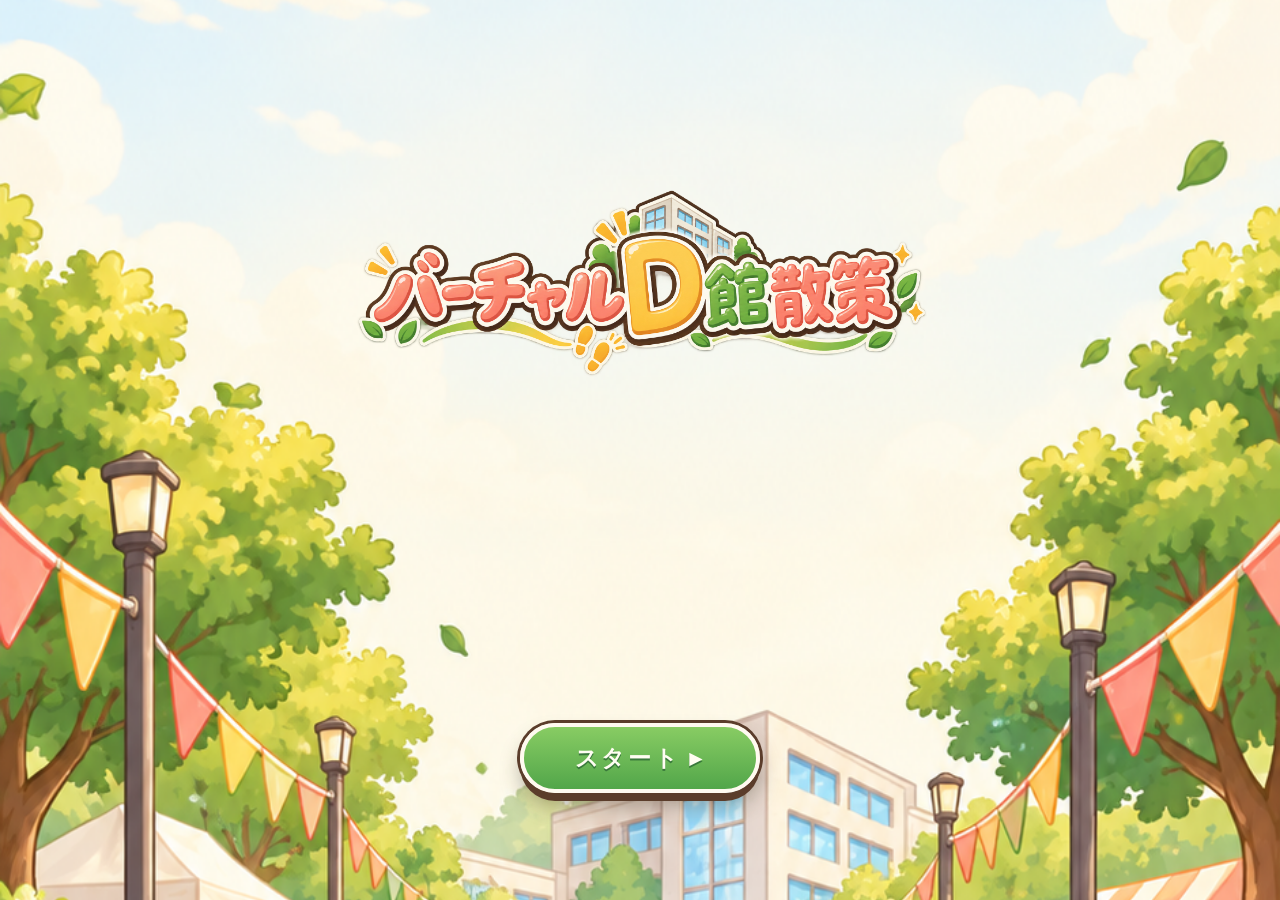
==== Prototype/index.html @ a25c83e0 "Add files via upload" ====
<!doctype html>
<html lang="ja">
<head>
  <meta charset="utf-8">
  <meta name="viewport" content="width=device-width, initial-scale=1, viewport-fit=cover">
  <meta name="theme-color" content="#101b33">
  <title>怪盗からの挑戦状 ―バーチャルD館盗難事件―</title>
  <style>
    :root { color-scheme: dark; font-family: "Hiragino Kaku Gothic ProN", "Yu Gothic", system-ui, sans-serif; }
    * { box-sizing: border-box; }
    body { margin: 0; min-height: 100dvh; color: #f9f4e8; background: radial-gradient(circle at 78% 5%, #334664 0, transparent 34%), linear-gradient(155deg, #101b33, #16233b 52%, #0c1427); }
    button, a { font: inherit; }
    button { cursor: pointer; }
    .shell { width: min(100%, 620px); min-height: 100dvh; margin: auto; display: flex; flex-direction: column; padding: max(18px, env(safe-area-inset-top)) 18px max(24px, env(safe-area-inset-bottom)); }
    .topbar { display: flex; align-items: center; gap: 10px; }
    .brand { flex: 1; min-width: 0; font-size: .8rem; letter-spacing: .12em; font-weight: 800; color: #e7ca87; }
    .icon-button { border: 1px solid #72819a; color: #fff4d6; background: #233552; border-radius: 14px; min-height: 42px; padding: 7px 12px; white-space: nowrap; }
    .progress { margin: 15px 0 9px; display: flex; align-items: center; gap: 10px; color: #cbd5e7; font-size: .81rem; }
    .progress-track { height: 6px; border-radius: 999px; flex: 1; background: #52617a; overflow: hidden; }
    .progress-fill { height: 100%; background: linear-gradient(90deg, #d9aa56, #ffdf8d); transition: width .2s; }
    .scene { flex: 1; display: flex; flex-direction: column; justify-content: center; padding: 20px 0; }
    .eyebrow { color: #f2c76f; font-size: .76rem; font-weight: 800; letter-spacing: .16em; margin: 0 0 10px; }
    h1, h2, p { margin-top: 0; }
    h1 { font-size: clamp(2rem, 8vw, 3.2rem); line-height: 1.22; letter-spacing: .02em; margin-bottom: 14px; }
    h2 { font-size: 1.55rem; line-height: 1.36; margin-bottom: 14px; }
    p { line-height: 1.75; }
    .lead { color: #d7e0ee; font-size: 1rem; }
    .card { position: relative; background: linear-gradient(145deg, rgba(44,61,91,.97), rgba(26,39,64,.98)); border: 1px solid #8290a5; border-radius: 23px; padding: 22px; box-shadow: 0 18px 35px #050d1a99; }
    .card + .card { margin-top: 13px; }
    .card p:last-child { margin-bottom: 0; }
    .character { min-height: 205px; display: flex; align-items: flex-end; justify-content: center; margin: 0 0 -20px; overflow: hidden; }
    .character img { max-width: 69%; max-height: 260px; object-fit: contain; filter: drop-shadow(0 12px 12px #060c19); }
    .is-novel { background: #0b1722; }
    .is-novel .shell { width: 100%; padding: 0; }
    .is-novel .topbar, .is-novel .progress, .is-novel .footer { display: none; }
    .is-novel .scene { width: min(100%, 620px); min-height: 100dvh; margin: auto; padding: 0; }
    .story-dialogue { position: relative; isolation: isolate; width: 100%; min-height: 100dvh; overflow: hidden; background: linear-gradient(180deg, #122c3d52, #0b192a94), url("../Assets/ui/opening-campus-background.png") center / cover no-repeat; }
    .story-dialogue::before { content: ""; position: absolute; z-index: 1; inset: 0; background: linear-gradient(180deg, #06162420 0%, #07152300 39%, #0914217d 64%, #07101cf2 100%); pointer-events: none; }
    .story-dialogue::after { content: ""; position: absolute; z-index: 2; top: 0; left: 0; width: 100%; height: 5px; background: linear-gradient(90deg, #b98845, #f2d69b 43%, #81633f); box-shadow: 0 2px 12px #07101c91; }
    .story-portrait { position: absolute; z-index: 0; inset: 0; display: flex; justify-content: center; align-items: flex-start; pointer-events: none; }
    .story-portrait img { display: block; width: auto; max-width: none; height: clamp(1000px, 128dvh, 1250px); margin-top: clamp(20px, 5dvh, 52px); filter: drop-shadow(0 16px 20px #07101cba); transition: filter .25s ease, opacity .25s ease; }
    .story-dialogue.is-player-speaking .story-portrait img { filter: brightness(.48) saturate(.7) drop-shadow(0 16px 20px #07101cba); opacity: .82; }
    .story-dialogue.is-suspect .story-portrait img { transform: translateX(-11%); filter: brightness(.63) saturate(.68) drop-shadow(0 16px 20px #07101cba); }
    .suspect-vision { position: absolute; z-index: 2; top: 9%; right: -18%; width: 74%; height: 64%; display: flex; justify-content: center; pointer-events: none; background: radial-gradient(ellipse at 46% 42%, #9e7dcf75 0, #6550925c 27%, transparent 69%); }
    .suspect-vision img { width: auto; height: 100%; opacity: .82; filter: brightness(0) saturate(100%) invert(25%) sepia(19%) saturate(1500%) hue-rotate(219deg) brightness(92%) drop-shadow(0 0 11px #c5a9f0); }
    .story-dialogue .story-eyebrow { position: absolute; z-index: 2; top: max(25px, env(safe-area-inset-top)); left: 23px; margin: 0; color: #ffe3a5; font-size: .69rem; letter-spacing: .17em; text-shadow: 0 2px 8px #061322; }
    .story-dialogue .story-card { position: absolute; z-index: 3; right: 0; bottom: max(24px, env(safe-area-inset-bottom)); left: 0; padding: 20px clamp(24px, 6vw, 40px) 12px; }
    .story-dialogue .story-card .speaker { display: inline-block; margin: 0 0 14px; padding: 0 0 7px; border-bottom: 2px solid #e4bb74; border-radius: 0; background: transparent; color: #ffe2a7; font-size: .9rem; letter-spacing: .18em; text-shadow: 0 2px 7px #030c13; }
    .story-dialogue .story-card .dialogue { min-height: 0; margin-bottom: 0; color: #fffaf0; font-size: clamp(1.08rem, 4.5vw, 1.28rem); font-weight: 700; line-height: 1.7; letter-spacing: .015em; text-shadow: 0 2px 7px #020a11, 0 0 12px #071521; }
    .story-dialogue .story-card .actions { display: flex; justify-content: flex-end; gap: 12px; margin-top: 12px; }
    .story-dialogue .story-card .primary { min-height: 44px; padding: 8px 4px 8px 12px; border: 0; border-radius: 0; background: transparent; box-shadow: none; color: #f9df9e; font-size: .88rem; letter-spacing: .13em; text-shadow: 0 2px 7px #040d16; }
    .story-dialogue .story-card .primary::after { content: "◆"; display: inline-block; margin-left: .85em; font-size: .7em; vertical-align: .13em; animation: story-cue 1.5s ease-in-out infinite; }
    .story-dialogue .story-card .primary:active { transform: none; box-shadow: none; color: #fff; }
    .story-dialogue.is-choice .story-card .actions { display: grid; grid-template-columns: 1fr 1fr; gap: 9px; }
    .story-dialogue.is-choice .story-card .primary, .story-dialogue.is-choice .story-card .secondary { min-height: 52px; padding: 9px 8px; border: 1px solid #d8b778c9; border-radius: 8px; background: #162a3fd6; box-shadow: 0 5px 16px #020b1599; color: #ffebbe; font-size: .88rem; letter-spacing: .02em; text-shadow: none; }
    .story-dialogue.is-choice .story-card .primary::after { content: none; }
    .story-dialogue.is-choice .story-card .secondary { border-color: #9cabb3a3; background: #112235c4; color: #e0e7e8; }
    .story-dialogue.is-handoff .story-portrait img { filter: brightness(.38) saturate(.65) drop-shadow(0 16px 20px #07101cba); opacity: .72; }
    .handoff-art { position: absolute; z-index: 2; top: 10%; left: 50%; width: min(78%, 380px); height: 57%; transform: translateX(-50%); object-fit: contain; filter: drop-shadow(0 18px 22px #020916d9) drop-shadow(0 0 24px #e8b8588c); pointer-events: none; }
    @keyframes story-cue { 50% { opacity: .35; transform: translateY(3px); } }
    @media (max-height: 700px) { .story-portrait img { margin-top: 20px; } .story-dialogue .story-card { padding-top: 12px; } .story-dialogue .story-card .dialogue { font-size: 1rem; line-height: 1.55; } }
    @media (prefers-reduced-motion: reduce) { .story-dialogue .story-card .primary::after { animation: none; } }
    .speaker { display: inline-block; color: #152033; background: #ffda8b; font-weight: 900; border-radius: 999px; padding: 4px 14px; margin-bottom: 12px; }
    .dialogue { font-size: 1.12rem; font-weight: 700; min-height: 95px; }
    .actions { display: grid; gap: 11px; margin-top: 19px; }
    .primary, .secondary { border-radius: 15px; min-height: 54px; padding: 12px 16px; text-align: center; text-decoration: none; font-weight: 900; }
    .primary { border: 1px solid #fff0bc; background: linear-gradient(180deg, #ffe39a, #e9b957); color: #182336; box-shadow: 0 5px 0 #a07632; }
    .primary:active { transform: translateY(4px); box-shadow: 0 1px 0 #a07632; }
    .secondary { color: #fff2d5; background: #243854; border: 1px solid #9daac2; }
    .primary:focus-visible, .secondary:focus-visible, .icon-button:focus-visible { outline: 3px solid #fff; outline-offset: 3px; }
    .small { font-size: .83rem; color: #bac9da; }
    .signal { color: #f6ce77; font-weight: 800; }
    .error { color: #ffb2a6; font-family: ui-monospace, monospace; font-size: .92rem; border-left: 3px solid #ff8e79; padding-left: 13px; }
    .chapter { color: #9fb4d0; font-weight: 700; margin-bottom: 5px; }
    .grid { display: grid; gap: 13px; }
    .mission { display: grid; grid-template-columns: 65px 1fr; gap: 13px; align-items: center; }
    .mission img { width: 65px; height: 65px; object-fit: contain; }
    .mission h3 { margin: 0 0 4px; font-size: 1.05rem; }
    .mission p { margin: 0; font-size: .84rem; color: #cfdaea; }
    .mission .actions { grid-column: 1 / -1; margin-top: 0; }
    .badge { display: inline-block; background: #d8b66f; color: #182338; font-size: .75rem; font-weight: 900; padding: 4px 9px; border-radius: 999px; margin-top: 7px; }
    .letter { border: 1px dashed #d5ba85; background: #eee0bf; color: #34291f; border-radius: 15px; padding: 17px; }
    .letter p { margin-bottom: 0; }
    .letter h3 { margin: 0 0 8px; }
    .modal { position: fixed; inset: 0; background: #030816cf; display: grid; place-items: center; padding: 18px; z-index: 10; }
    .modal[hidden] { display: none; }
    .modal-panel { width: min(100%, 580px); max-height: 85dvh; overflow: auto; background: #233653; border: 1px solid #d9b770; border-radius: 22px; padding: 22px; }
    .bag-row { display: flex; gap: 11px; align-items: center; padding: 10px 0; border-bottom: 1px solid #677b96; }
    .bag-row img { width: 55px; height: 55px; object-fit: contain; }
    .bag-row p { margin: 0; }
    .modal .actions { margin-top: 20px; }
    .footer { text-align: center; color: #91a4bd; font-size: .72rem; padding: 12px 0 0; }
    body.is-opening { background: #e9f5fb url("../Assets/ui/opening-campus-background.png") center center / cover no-repeat; }
    .is-opening .shell { width: 100%; padding: 0; }
    .is-opening .topbar, .is-opening .progress, .is-opening .footer { display: none; }
    .is-opening .scene { width: min(100%, 620px); margin: 0 auto; padding: 0; }
    .opening-layout { min-height: 100dvh; display: flex; flex-direction: column; align-items: center; padding: max(30px, env(safe-area-inset-top)) 16px max(26px, env(safe-area-inset-bottom)); }
    .opening-logo { display: block; width: 100%; height: auto; margin-top: clamp(75px, 17dvh, 180px); }
    .opening-actions { margin-top: auto; margin-bottom: clamp(54px, 9dvh, 110px); }
    .opening-start-button { min-width: 240px; min-height: 70px; padding: 12px 27px; border: 4px solid #fffaf0; border-radius: 999px; background: linear-gradient(180deg, #88cc63, #52a64a); color: #fffdf2; font-size: 1.45rem; font-weight: 900; letter-spacing: .12em; text-shadow: 0 2px 0 #39783b; box-shadow: 0 0 0 3px #5b3d2b, 0 8px 0 #5b3d2b, 0 13px 20px #3e38245c; transition: transform .12s, box-shadow .12s; }
    .opening-start-button span { display: inline-block; margin-left: .5em; font-size: .75em; vertical-align: .06em; }
    .opening-start-button:active { transform: translateY(6px); box-shadow: 0 0 0 3px #5b3d2b, 0 2px 0 #5b3d2b, 0 5px 10px #3e38245c; }
    .opening-start-button:focus-visible { outline: 3px solid #235c3b; outline-offset: 8px; }
    @media (min-width: 560px) { .grid.two { grid-template-columns: 1fr 1fr; } }
  </style>
</head>
<body>
  <div class="shell">
    <header class="topbar">
      <div class="brand">MET / D館消失事件</div>
      <button id="bagButton" class="icon-button" type="button" hidden>調査バッグ</button>
      <button id="resetButton" class="icon-button" type="button">最初から</button>
    </header>
    <div class="progress"><span id="progressText">事件発生前</span><div class="progress-track"><div id="progressFill" class="progress-fill"></div></div></div>
    <main id="scene" class="scene" aria-live="polite"></main>
    <footer class="footer">9月21日フィードバック用試作 · 現地ARと3D記録はスキップ可能</footer>
  </div>
  <div class="modal" id="modal" hidden><div class="modal-panel" id="modalPanel"></div></div>
  <script>
    const scene = document.getElementById("scene");
    const modal = document.getElementById("modal");
    const modalPanel = document.getElementById("modalPanel");
    const bagButton = document.getElementById("bagButton");
    const progressText = document.getElementById("progressText");
    const progressFill = document.getElementById("progressFill");
    const K = "d-case-";
    const get = key => { try { return localStorage.getItem(key); } catch { return null; } };
    const put = (key, value) => { try { localStorage.setItem(key, value); } catch { /* Private mode may refuse persistence. */ } };
    const yes = key => get(key) === "true";
    const mark = key => put(key, "true");
    const before = [
      ["システム", "エラー。四つのオブジェクトデータが見つかりません。"],
      ["あなた", "え？　なんだ、これ？"],
      ["探偵", "その画面、少し見せてもらえるか？"],
      ["あなた", "え？　あなたは誰ですか？"],
      ["探偵", "俺は、METに所属している探偵だ。仲間から『バーチャルD館で遊ぼう』のデータに異常が起きたと連絡を受けて、駆けつけた。"],
      ["探偵", "……なんだと。四つのオブジェクトデータが盗まれている。"],
      ["あなた", "何か心当たりがあるんですか？"],
      ["探偵", "ああ。前にも、盗んだ物を人質にして、俺にゲームを仕掛けてきた怪盗がいる。"],
      ["探偵", "もしかしたら、あいつかもな。"],
      ["探偵", "もしあいつの仕業なら、今回もゲームに勝たなければ取り返せないだろう。"],
      ["探偵", "俺一人では大学中を探せない。力を貸してくれないか？"]
    ];
    const after = [
      ["あなた", "協力します。"],
      ["探偵", "助かるよ。"],
      ["探偵", "盗難された4つのうち、2つはD館を調べれば分かりそうだ。残りの2つは俺が別の場所を探す。"],
      ["探偵", "君はD館のオブジェを五つ調べて、盗まれた二つを特定してくれ。"],
      ["探偵", "離れている間は、これを受け取ってくれ。何か分かったら、この端末で連絡してほしい。"],
      ["システム", "探偵から通信端末を受け取った。調査バッグから確認できる。"]
    ];
    const portrait = { "探偵": "../Assets/characters/detective-front-3x4.png", "怪盗": "../Assets/characters/phantom-thief-front-3x4.png" };
    const safe = text => String(text).replace(/[&<>\"]/g, ch => ({"&":"&amp;","<":"&lt;",">":"&gt;",'"':"&quot;"})[ch]);
    const button = (label, action, type = "primary") => `<button type="button" class="${type}" data-action="${action}">${label}</button>`;

    function progress() {
      const amount = (yes("d-building-investigation-complete") ? 1 : 0) + (yes("b-center-ar-success") ? 1 : 0) + (yes("g-object-ar-success") ? 1 : 0) + (yes("d-final-sorting-success") ? 1 : 0);
      progressText.textContent = `ゲーム ${amount}/4`;
      progressFill.style.width = `${amount * 25}%`;
      bagButton.hidden = !yes(K + "intro-done");
    }

    function renderDialogue([speaker, line], action, label = "次へ", showDetective = true, showSuspect = false) {
      if (speaker === "システム") {
        scene.innerHTML = `<p class="eyebrow">THE MISSING OBJECTS / STORY</p><div class="card"><span class="speaker">${speaker}</span><p class="dialogue">${safe(line)}</p><div class="actions">${button(label, action)}</div></div>`;
        return;
      }
      scene.innerHTML = `<div class="story-dialogue${speaker === "あなた" && showDetective ? " is-player-speaking" : ""}${showSuspect ? " is-suspect" : ""}"><p class="eyebrow story-eyebrow">CASE 01 / D館データ異常</p>${showDetective ? `<div class="story-portrait"><img src="${portrait["探偵"]}" alt="探偵"></div>` : ""}${showSuspect ? `<div class="suspect-vision" aria-hidden="true"><img src="../Assets/characters/phantom-thief-silhouette-left-3x4.png" alt=""></div>` : ""}<div class="story-card"><span class="speaker">${speaker}</span><p class="dialogue">${safe(line)}</p><div class="actions">${button(label, action)}</div></div></div>`;
    }

    function renderTerminalHandoff() {
      scene.innerHTML = `<div class="story-dialogue is-handoff"><p class="eyebrow story-eyebrow">CASE 01 / 通信端末</p><div class="story-portrait"><img src="${portrait["探偵"]}" alt=""></div><img class="handoff-art" src="../Assets/ui/detective-communication-terminal.png" alt="探偵から受け取った通信端末"><div class="story-card"><span class="speaker">通信端末を入手</span><p class="dialogue">探偵から通信端末を受け取った。調査バッグから確認できる。</p><div class="actions">${button("捜査開始", "after-next")}</div></div></div>`;
    }

    function renderIntro() {
      const stage = get(K + "intro-stage") || "start";
      const index = Number(get(K + "intro-index") || 0);
      if (stage === "start") {
        scene.innerHTML = `<div class="opening-layout"><img class="opening-logo" src="../Assets/ui/virtual-d-building-stroll-logo.png" alt="バーチャルD館散策"><div class="opening-actions"><button type="button" class="opening-start-button" data-action="intro-start">スタート<span aria-hidden="true">▶</span></button></div></div>`;
      } else if (stage === "before") {
        renderDialogue(before[Math.min(index, before.length - 1)], "intro-next", "次へ", index !== 1, index === 8 || index === 9);
      } else if (stage === "choice") {
      scene.innerHTML = `<div class="story-dialogue is-choice"><p class="eyebrow story-eyebrow">CASE 01 / 協力要請</p><div class="story-portrait"><img src="${portrait["探偵"]}" alt="探偵"></div><div class="story-card"><span class="speaker">探偵</span><p class="dialogue">俺一人では大学中を探せない。力を貸してくれないか？</p><div class="actions">${button("協力する", "accept")}${button("協力しない", "decline", "secondary")}</div></div></div>`;
      } else if (stage === "declined") {
        renderDialogue(["探偵", "そうか、無理にとは言わない。気が変わったら、もう一度声をかけてくれ。"], "back-choice", "もう一度話す");
      } else {
        if (index >= after.length - 1) renderTerminalHandoff();
        else renderDialogue(after[index], "after-next");
      }
    }

    function renderMap() {
      scene.innerHTML = `<p class="eyebrow">CASE 01 / D館の調査</p><h1>消えた二つを<br>見つけよう</h1><div class="card"><span class="speaker">探偵からの通信</span><p>バーチャルD館の記録と、実際のD館を見比べてくれ。五つ全部を確認して、盗まれているかどうかを報告してほしい。</p><p class="small">3D記録はまだ準備中。各地点でスキップして回答できます。</p></div><div class="actions"><a class="primary" href="./d-building-map.html">D館の調査を始める</a></div>`;
    }

    function renderMapReport() {
      scene.innerHTML = `<p class="eyebrow">CASE 02 / 発見</p><h1>怪盗の手紙が<br>二通残されていた</h1><div class="card"><span class="speaker">探偵からの通信</span><p class="dialogue">D館の五つは、全部確認できたか？</p><div class="actions">${button("はい、全部確認しました", "report-map")}${button("まだ確認する", "revisit-map", "secondary")}</div></div>`;
    }

    function renderLetters() {
      const w = yes(K + "read-w");
      const g = yes(K + "read-g");
      scene.innerHTML = `<p class="eyebrow">CASE 02 / 二通の手紙</p><h1>次の場所を<br>突き止めろ</h1><div class="card"><span class="speaker">あなた</span><p>盗まれていたのは二つです。それと、怪盗の手紙が二通残されていました。</p><span class="speaker">探偵</span><p>そうか。まずは手紙の内容を確認しよう。</p></div><div class="actions">${button(`W 至円の手紙を読む ${w ? "✓" : ""}`, "letter-w", "secondary")}${button(`響在-高見観音の手紙を読む ${g ? "✓" : ""}`, "letter-g", "secondary")}${w && g ? button("二つの回収場所へ進む", "show-recover") : ""}</div>`;
    }

    function renderRecovery() {
      const b = yes("b-center-ar-success");
      const g = yes("g-object-ar-success");
      const count = Number(b) + Number(g);
      scene.innerHTML = `<p class="eyebrow">CASE 03 / 奪還</p><h1>${count === 0 ? "二つの手がかりを追え" : "残りの手紙を追え"}</h1><div class="card"><span class="speaker">探偵からの通信</span><p>${count === 0 ? "二通の手紙が示す場所へ向かってくれ。どちらからでも構わない。" : "君の担当は、あと一つだ。もう一通の手紙が示す場所へ向かってくれ。"}</p><p class="small">現地でMindARを読み取れない場合は、各ゲームの「読み取りをスキップ」から進めます。</p></div><div class="grid two" style="margin-top:15px">
        <div class="card mission"><img src="../Assets/icons/w-ring-icon.png" alt=""><div><h3>W 至円</h3><p>B館の看板 / 流れる文字</p>${b ? '<span class="badge">回収済み</span>' : ""}</div><div class="actions">${b ? button("手紙を読み返す", "letter-w", "secondary") : button("B館のゲームへ", "go-b")}</div></div>
        <div class="card mission"><img src="../Assets/icons/stone-art-icon.png" alt=""><div><h3>響在-高見観音</h3><p>G館近くの彫刻 / 隠れた文字</p>${g ? '<span class="badge">回収済み</span>' : ""}</div><div class="actions">${g ? button("手紙を読み返す", "letter-g", "secondary") : button("G館のゲームへ", "go-g")}</div></div>
      </div>`;
    }

    function nextReport() {
      const b = yes("b-center-ar-success") && !yes(K + "reported-b");
      const g = yes("g-object-ar-success") && !yes(K + "reported-g");
      if (b && g) return get(K + "first-recovery") === "g" ? "g" : "b";
      return b ? "b" : g ? "g" : null;
    }

    function renderReport(which) {
      const first = !(yes(K + "reported-b") || yes(K + "reported-g"));
      const other = which === "b" ? "J館" : "E館";
      scene.innerHTML = `<p class="eyebrow">CASE 03 / 回収報告</p><h1>${which === "b" ? "W 至円" : "響在-高見観音"}を<br>取り戻した！</h1><div class="card"><span class="speaker">あなた</span><p>こちらも一つ取り戻しました。</p><span class="speaker">探偵からの通信</span><p>俺は${other}で盗品を見つけたぜ。${first ? "君の担当は、あと一つだ。もう一通の手紙が示す場所へ向かってくれ。" : "これで全部だな。"}</p><p class="signal">全体 ${first ? "2/4" : "4/4"} 回収</p><div class="actions">${button(first ? "残りの場所へ向かう" : "探偵の連絡を聞く", `report-${which}`)}</div></div>`;
    }

    function renderFinal() {
      scene.innerHTML = `<p class="eyebrow">FINAL CASE / D館の看板</p><h1>怪盗からの<br>最後の挑戦状</h1><div class="card"><span class="speaker">怪盗</span><p>四つとも取り戻したのか。やるじゃないか。D館の看板で待っている。最後の勝負だ。</p><span class="speaker">探偵からの通信</span><p>盗品は取り戻した。だが、あいつをこのまま逃がすわけにはいかない。D館の看板で合流しよう。</p></div><div class="card"><span class="speaker">探偵</span><p>来たな。逃げ道は俺が押さえる。</p><span class="speaker">怪盗</span><p>今度は助手連れか。探偵とその助手、二人まとめて相手をしてやる。さあ、ゲームスタートだ。</p></div><div class="actions">${button("最後の勝負『盗品を見抜け』へ", "go-final")}</div>`;
    }

    function renderEnding() {
      scene.innerHTML = `<p class="eyebrow">CASE CLOSED / 復元完了</p><h1>バーチャルD館を<br>取り戻した！</h1><div class="card"><span class="speaker">怪盗</span><p>今回は君たちの勝ちだ。</p><p class="small">探偵から通報を受けた警察が到着し、怪盗を確保した。</p><span class="speaker">怪盗</span><p>いつかは必ず逃げて、もっと難しいゲームでまた挑戦してやる。</p><span class="speaker">探偵</span><p>君がいてくれて助かった。これでD館を元に戻せる。</p></div><div class="card"><h2>あなたが復元したD館</h2><p>完成版のCluster D館は、共有リンクの準備ができ次第ここから開けます。</p><p class="small">Clusterリンク：準備中</p></div><div class="card"><span class="speaker">探偵</span><p>それと、METのブースではVR射的とVR金魚すくいもやっている。よかったら寄っていってくれ。</p></div>`;
    }

    function render() {
      const introStage = get(K + "intro-stage") || "start";
      const introIndex = Number(get(K + "intro-index") || 0);
      document.body.classList.toggle("is-opening", !yes(K + "intro-done") && introStage === "start");
      document.body.classList.toggle("is-novel", !yes(K + "intro-done") && (introStage === "choice" || introStage === "after" || introStage === "declined" || (introStage === "before" && introIndex > 0)));
      progress();
      if (yes("d-final-sorting-success")) return renderEnding();
      if (!yes(K + "intro-done")) return renderIntro();
      if (!yes("d-building-investigation-complete")) return renderMap();
      if (!yes(K + "map-reported")) return renderMapReport();
      if (!yes(K + "read-w") || !yes(K + "read-g")) return renderLetters();
      const report = nextReport();
      if (report) return renderReport(report);
      if (yes("b-center-ar-success") && yes("g-object-ar-success")) return renderFinal();
      return renderRecovery();
    }

    function showLetter(which) {
      mark(K + `read-${which}`);
      const w = which === "w";
      modalPanel.innerHTML = `<p class="eyebrow">怪盗の手紙 / ${w ? "1" : "2"}</p><div class="letter"><h3>${w ? "W 至円" : "響在-高見観音"}</h3><p>${w ? "Wリングを取り戻したければ、B館の看板へ来い。" : "石のアートを取り戻したければ、G館近くの彫刻へ来い。"}</p></div><div class="actions">${button("閉じる", "close-modal")}</div>`;
      modal.hidden = false;
    }

    function showBag() {
      const map = yes("d-building-investigation-complete");
      const b = yes("b-center-ar-success");
      const g = yes("g-object-ar-success");
      modalPanel.innerHTML = `<p class="eyebrow">INVESTIGATION BAG</p><h2>調査バッグ</h2><div class="bag-row"><img src="../Assets/ui/detective-communication-terminal.png" alt=""><p><strong>探偵の通信端末</strong><br><span class="small">探偵との連絡に使う</span></p></div>${map ? `<div class="bag-row"><span style="font-size:2rem">✉</span><p><strong>怪盗の手紙 × 2</strong><br><span class="small">回収場所の手がかり</span></p></div><div class="actions">${button("W 至円の手紙", "letter-w", "secondary")}${button("響在-高見観音の手紙", "letter-g", "secondary")}</div>` : ""}${b ? '<div class="bag-row"><img src="../Assets/icons/w-ring-icon.png" alt=""><p>回収済み：W 至円</p></div>' : ""}${g ? '<div class="bag-row"><img src="../Assets/icons/stone-art-icon.png" alt=""><p>回収済み：響在-高見観音</p></div>' : ""}<div class="actions">${button("閉じる", "close-modal")}</div>`;
      modal.hidden = false;
    }

    document.addEventListener("click", event => {
      const action = event.target.closest("[data-action]")?.dataset.action;
      if (!action) return;
      if (action === "intro-start") { location.href = "./error-popup-sequence.html?fromStory=1"; return; }
      else if (action === "intro-next") { const i = Number(get(K + "intro-index") || 0) + 1; put(K + "intro-index", String(i)); if (i >= before.length) put(K + "intro-stage", "choice"); }
      else if (action === "accept") { put(K + "intro-stage", "after"); put(K + "intro-index", "0"); }
      else if (action === "decline") put(K + "intro-stage", "declined");
      else if (action === "back-choice") put(K + "intro-stage", "choice");
      else if (action === "after-next") {
        const i = Number(get(K + "intro-index") || 0) + 1;
        if (i === 2) { location.href = "./formal-title-detective.html?fromStory=1"; return; }
        put(K + "intro-index", String(i));
        if (i >= after.length) mark(K + "intro-done");
      }
      else if (action === "report-map") mark(K + "map-reported");
      else if (action === "revisit-map") { location.href = "./d-building-map.html"; return; }
      else if (action === "letter-w" || action === "letter-g") { showLetter(action.slice(-1)); return; }
      else if (action === "close-modal") { modal.hidden = true; render(); return; }
      else if (action === "go-b" || action === "go-g") { if (!get(K + "first-recovery")) put(K + "first-recovery", action.slice(-1)); location.href = action === "go-b" ? "./b-letter-flow/index.html" : "./g-statue-anamorphosis/index.html"; return; }
      else if (action === "report-b" || action === "report-g") mark(K + "reported-" + action.slice(-1));
      else if (action === "go-final") { location.href = "./d-final-sorting/index.html"; return; }
      render();
    });
    bagButton.addEventListener("click", showBag);
    document.getElementById("resetButton").addEventListener("click", () => {
      if (!confirm("この端末の調査・ゲーム進捗を消して最初から始めますか？")) return;
      ["d-building-investigation-v1", "d-building-investigation-complete", "b-center-ar-success", "g-object-ar-success", "d-final-sorting-success", ...["intro-stage","intro-index","intro-done","map-reported","read-w","read-g","reported-b","reported-g","first-recovery"].map(key => K + key)].forEach(key => { try { localStorage.removeItem(key); } catch {} });
      modal.hidden = true;
      render();
    });
    window.addEventListener("pageshow", render);
    if (new URLSearchParams(location.search).has("afterError")) {
      put(K + "intro-stage", "before");
      put(K + "intro-index", "1");
      try { history.replaceState(null, "", location.pathname + location.hash); } catch { /* Local file URLs may reject history changes. */ }
    }
    if (new URLSearchParams(location.search).has("afterTitle")) {
      put(K + "intro-stage", "after");
      put(K + "intro-index", "2");
      try { history.replaceState(null, "", location.pathname + location.hash); } catch { /* Local file URLs may reject history changes. */ }
    }
    render();
  </script>
</body>
</html>
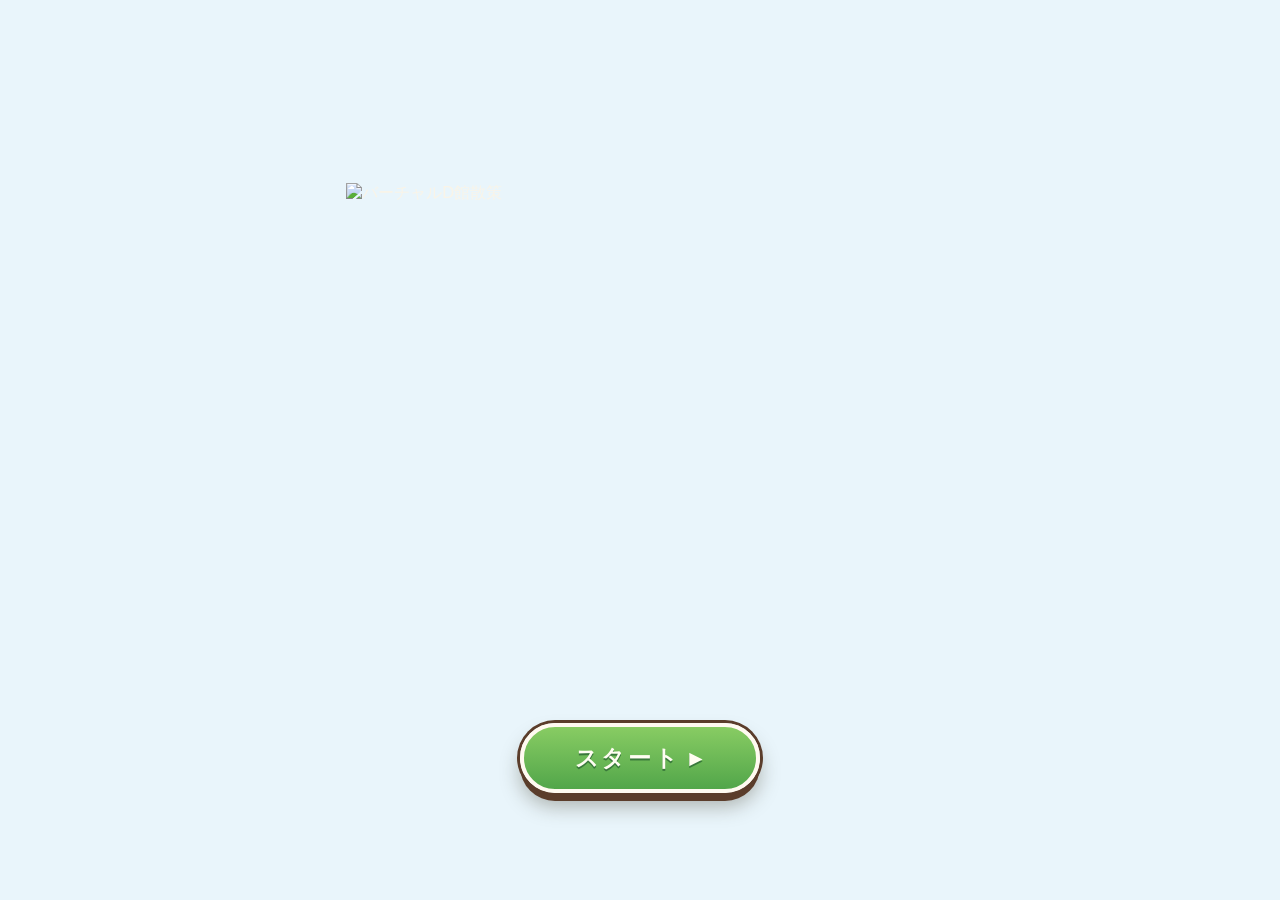
==== commit 9fc4fc94: "Add files via upload" ====
--- a/Prototype/index.html
+++ b/Prototype/index.html
@@ -55,11 +55,105 @@
     .story-dialogue.is-choice .story-card .primary, .story-dialogue.is-choice .story-card .secondary { min-height: 52px; padding: 9px 8px; border: 1px solid #d8b778c9; border-radius: 8px; background: #162a3fd6; box-shadow: 0 5px 16px #020b1599; color: #ffebbe; font-size: .88rem; letter-spacing: .02em; text-shadow: none; }
     .story-dialogue.is-choice .story-card .primary::after { content: none; }
     .story-dialogue.is-choice .story-card .secondary { border-color: #9cabb3a3; background: #112235c4; color: #e0e7e8; }
-    .story-dialogue.is-handoff .story-portrait img { filter: brightness(.38) saturate(.65) drop-shadow(0 16px 20px #07101cba); opacity: .72; }
-    .handoff-art { position: absolute; z-index: 2; top: 10%; left: 50%; width: min(78%, 380px); height: 57%; transform: translateX(-50%); object-fit: contain; filter: drop-shadow(0 18px 22px #020916d9) drop-shadow(0 0 24px #e8b8588c); pointer-events: none; }
+    .item-acquired-stage { position: relative; isolation: isolate; width: 100%; min-height: 100dvh; display: grid; place-items: center; overflow: hidden; padding: 48px 24px max(30px, env(safe-area-inset-bottom)); text-align: center; background: linear-gradient(180deg, #081827b5, #07111be8), url("../Assets/ui/opening-campus-background.png") center / cover no-repeat; }
+    .item-acquired-stage::before { content: ""; position: absolute; top: 16%; left: 50%; width: 330px; height: 330px; transform: translateX(-50%); border-radius: 50%; background: radial-gradient(circle, #f1c76c52, transparent 68%); }
+    .item-acquired-content { position: relative; z-index: 2; width: min(100%, 350px); }
+    .item-acquired-art { display: block; width: min(73%, 310px); max-height: 48dvh; margin: 0 auto 20px; object-fit: contain; filter: drop-shadow(0 20px 25px #000c) drop-shadow(0 0 21px #d8b45a75); }
+    .item-acquired-label { display: block; color: #e4bf71; font-size: .68rem; font-weight: 900; letter-spacing: .2em; }
+    .item-acquired-content h2 { margin: 12px 0 8px; color: #fff7e4; font-size: 1.4rem; line-height: 1.5; }
+    .item-acquired-content p { margin: 0 auto 25px; color: #c9d7cf; font-size: .86rem; line-height: 1.7; }
+    .item-acquired-content .primary { width: min(100%, 280px); }
+
+    .is-terminal { overflow: hidden; background: radial-gradient(circle at 50% -15%, #45645142, transparent 36%), linear-gradient(180deg, #171d19, #080c0a); }
+    .is-terminal .shell { width: 100%; padding: 0; }
+    .is-terminal .topbar, .is-terminal .progress, .is-terminal .footer { display: none; }
+    .is-terminal .scene { width: min(100%, 470px); min-height: 100dvh; margin: auto; padding: max(10px, env(safe-area-inset-top)) 8px max(12px, env(safe-area-inset-bottom)); }
+    .first-terminal { --terminal-cream: #fff4d8; --terminal-soft: #becdc4; --terminal-gold: #e4ba61; --terminal-gold-hi: #ffdda0; position: relative; width: 100%; min-height: calc(100dvh - max(22px, env(safe-area-inset-top))); overflow: hidden; overflow: clip; border: 7px solid #70402a; border-radius: 28px; color: var(--terminal-cream); background: radial-gradient(circle at 78% 10%, #2f74503b, transparent 32%), linear-gradient(155deg, #11271f, #07110e 68%); box-shadow: 0 0 0 2px #dcb45e, 0 0 0 5px #271713, 0 25px 55px #000b; }
+    .first-terminal::before, .first-terminal::after { content: ""; position: absolute; z-index: 30; top: 0; width: 52px; height: 52px; border-bottom: 2px solid #f1d17c; background: linear-gradient(135deg, #f0c768, #926123 63%, #4e2e10); pointer-events: none; }
+    .first-terminal::before { left: 0; border-right: 2px solid #f1d17c; border-bottom-right-radius: 25px; }
+    .first-terminal::after { right: 0; border-left: 2px solid #f1d17c; border-bottom-left-radius: 25px; }
+    .terminal-scanlines { position: absolute; z-index: 25; inset: 0; opacity: .35; background: repeating-linear-gradient(180deg, #fff05 0, #fff05 1px, transparent 1px, transparent 5px); pointer-events: none; }
+    .first-ring { position: absolute; inset: 0; display: flex; flex-direction: column; align-items: center; padding: 73px 28px 31px; text-align: center; background: radial-gradient(circle at 50% 35%, #274a37, #07120f 70%); }
+    .first-device-label { margin-bottom: auto; color: #c7d1cb; font-size: .72rem; font-weight: 800; letter-spacing: .16em; }
+    .first-call-avatar { position: relative; width: 176px; height: 176px; margin: 32px 0 24px; overflow: hidden; border: 2px solid #e2bd6e; border-radius: 50%; background: radial-gradient(circle at 50% 35%, #667d6e, #173326 72%); box-shadow: 0 0 0 12px #dcb65e0a, 0 0 0 26px #dcb65e05, 0 18px 48px #0008; animation: terminal-ring 1.8s ease-in-out infinite; }
+    .first-call-avatar img { position: absolute; top: -10%; left: 50%; width: auto; height: 500%; transform: translateX(-50%); filter: brightness(.92) saturate(.82); }
+    .first-ring h2 { margin: 0 0 7px; font-size: 1.66rem; letter-spacing: .08em; }
+    .first-ring p { margin: 0; color: #b9cbc0; font-size: .88rem; line-height: 1.6; }
+    .first-phone-actions { display: flex; justify-content: center; gap: 68px; width: 100%; margin-top: auto; }
+    .first-call-button { min-width: 76px; padding: 0; border: 0; color: #f4f7f5; background: transparent; cursor: pointer; }
+    .first-call-button span { display: grid; width: 62px; height: 62px; margin: 0 auto 9px; place-items: center; border-radius: 50%; color: white; font-size: 1.65rem; box-shadow: 0 8px 20px #0007; }
+    .first-call-button small { display: block; color: #e5ebe7; font-size: .72rem; }
+    .first-call-button.decline span { background: #bd4545; transform: rotate(135deg); }
+    .first-call-button.accept span { background: #4f9f62; }
+    .first-call-stage { position: absolute; inset: 0; overflow: hidden; overflow: clip; background: linear-gradient(145deg, #112e22, #07110e 64%); }
+    .first-call-status { position: absolute; z-index: 6; top: 68px; right: 20px; left: 20px; display: flex; align-items: center; justify-content: center; gap: 7px; color: #dfeae4; font-size: .7rem; font-weight: 800; letter-spacing: .1em; }
+    .first-call-status i { width: 7px; height: 7px; border-radius: 50%; background: #75d394; box-shadow: 0 0 10px #75d394; }
+    .first-call-status time { color: #93aa9d; font: 700 .7rem ui-monospace, monospace; }
+    .first-call-band { position: absolute; z-index: 1; top: 27%; right: -18%; width: 138%; height: 29%; transform: rotate(-7deg); border-top: 2px solid #e7bc65; border-bottom: 2px solid #a5792f; background: linear-gradient(90deg, #0d1b16, #285239 55%, #14251d); box-shadow: 0 18px 35px #0008; }
+    .first-call-detective { position: absolute; z-index: 2; top: 7%; left: 50%; width: auto; height: 126%; transform: translateX(-50%); filter: drop-shadow(-15px 18px 20px #0009); }
+    .first-call-stage.is-player .first-call-detective { opacity: .34; }
+    .first-call-frost { position: absolute; z-index: 3; right: 0; bottom: 0; left: 0; height: 42%; border-top: 1px solid #d5ad5952; background: linear-gradient(180deg, #10241db5, #06100ff2 34%); backdrop-filter: blur(12px) saturate(.7); -webkit-backdrop-filter: blur(12px) saturate(.7); box-shadow: 0 -18px 40px #06100f75; }
+    .first-call-dialogue { position: absolute; z-index: 4; right: 0; bottom: 0; left: 0; min-height: 40%; padding: 28px 22px max(21px, env(safe-area-inset-bottom)); }
+    .first-call-dialogue .speaker { margin: 0; padding: 0 0 7px; border-bottom: 2px solid var(--terminal-gold); border-radius: 0; color: var(--terminal-gold-hi); background: transparent; font-size: .76rem; letter-spacing: .16em; }
+    .first-call-dialogue .dialogue { min-height: 101px; margin: 15px 0 0; color: #fffaf0; font-size: 1.08rem; line-height: 1.72; }
+    .first-call-controls { display: flex; justify-content: flex-end; margin-top: 8px; }
+    .first-call-controls .primary { min-height: 49px; padding: 9px 15px; border: 0; border-radius: 11px; color: #182016; background: linear-gradient(180deg, #ffe09a, #d5a64d); box-shadow: 0 4px 0 #76511d; }
+
+    .terminal-guide { position: absolute; inset: 0; display: grid; place-items: center; padding: 52px 25px max(30px, env(safe-area-inset-bottom)); text-align: center; background: radial-gradient(circle at 50% 34%, #23594887, transparent 38%), linear-gradient(180deg, #071825f0, #07120ffd), url("../Assets/ui/opening-campus-background.png") center / cover no-repeat; }
+    .terminal-guide::before { content: ""; position: absolute; inset: 0; opacity: .18; background: repeating-linear-gradient(0deg, transparent 0 5px, #b4f2d20e 6px), repeating-linear-gradient(90deg, transparent 0 31px, #8fe4c40b 32px); }
+    .terminal-guide-content { position: relative; z-index: 2; width: min(100%, 330px); }
+    .terminal-voice { display: flex; align-items: center; justify-content: center; gap: 5px; width: 88px; height: 88px; margin: 0 auto 26px; border: 1px solid #82d7b793; border-radius: 50%; background: #0b2e25b8; box-shadow: 0 0 0 12px #72d4ae0a, 0 0 32px #65d2a65c; }
+    .terminal-voice i { display: block; width: 4px; height: 19px; border-radius: 2px; background: #b5f2d8; box-shadow: 0 0 7px #76d9b5; animation: terminal-wave 1.1s ease-in-out infinite; }
+    .terminal-voice i:nth-child(2), .terminal-voice i:nth-child(4) { height: 34px; animation-delay: -.25s; }
+    .terminal-voice i:nth-child(3) { height: 48px; animation-delay: -.45s; }
+    .terminal-guide-label { display: block; color: #9ce5c9; font-size: .68rem; font-weight: 900; letter-spacing: .2em; }
+    .terminal-guide h2 { margin: 13px 0 15px; color: #fff7e4; font-size: 1.38rem; }
+    .terminal-guide p { margin: 0 auto; color: #d2e1dc; font-size: .91rem; line-height: 1.85; }
+    .terminal-guide-order { margin-top: 17px !important; padding: 13px 12px; border-top: 1px solid #90d9bc4d; border-bottom: 1px solid #90d9bc4d; color: #fff3d3 !important; font-weight: 800; }
+    .terminal-guide .primary { width: min(100%, 280px); margin-top: 30px; }
+
+    .terminal-home { position: absolute; inset: 0; display: flex; flex-direction: column; background: radial-gradient(circle at 78% 10%, #2f74503b, transparent 32%), linear-gradient(155deg, #11271f, #07110e 68%); }
+    .terminal-home-header { display: flex; justify-content: space-between; gap: 12px; padding: 63px 20px 15px; border-bottom: 1px solid #d2ae5b5e; }
+    .terminal-home-header span { display: block; color: var(--terminal-gold-hi); font-size: .68rem; font-weight: 800; letter-spacing: .16em; }
+    .terminal-home-header small { color: #9db2a6; font-size: .73rem; }
+    .terminal-home-count { color: #bfcfc5; font-size: .7rem; text-align: right; }
+    .terminal-home-count strong { display: block; margin-top: 2px; color: var(--terminal-gold-hi); font-size: 1.15rem; }
+    .terminal-home-main { flex: 1; padding: 29px 22px 18px; }
+    .terminal-home-main .eyebrow { color: var(--terminal-gold-hi); font-size: .69rem; }
+    .terminal-home-main h1 { margin: 9px 0 11px; font-size: clamp(1.75rem, 7vw, 2.15rem); line-height: 1.28; }
+    .terminal-home-main > p { margin: 0; color: var(--terminal-soft); font-size: .89rem; line-height: 1.7; }
+    .terminal-home-map { height: 195px; margin: 20px -22px 16px; overflow: hidden; border-top: 1px solid #d0ae6260; border-bottom: 1px solid #d0ae6260; background: #dbc17d0d; }
+    .terminal-home-map img { width: 145%; height: 100%; object-fit: contain; transform: translateX(-16%); filter: sepia(.7) saturate(.55) brightness(.66); opacity: .72; }
+    .terminal-home-main > .primary { width: 100%; }
+    .terminal-home-notice { display: flex; align-items: center; gap: 10px; margin-top: 18px; padding-top: 15px; border-top: 1px solid #53695c78; }
+    .terminal-home-notice i { width: 10px; height: 10px; flex: 0 0 auto; border-radius: 50%; background: #f4c666; box-shadow: 0 0 13px #f4c666; }
+    .terminal-home-notice span { color: #d9e4dd; font-size: .8rem; }
+    .terminal-home-notice button { margin-left: auto; min-height: 40px; padding: 6px 10px; border: 1px solid #d9b561; border-radius: 8px; color: #ffe9b6; background: #5b4628; }
+    .terminal-home-nav { display: grid; grid-template-columns: repeat(3, 1fr); gap: 4px; padding: 8px 11px max(10px, env(safe-area-inset-bottom)); border-top: 1px solid #c19c5360; background: #07100edb; }
+    .terminal-home-nav button { min-height: 48px; border: 0; border-radius: 8px; color: #8fa499; background: transparent; }
+    .terminal-home-nav button:first-child { color: #ffdf98; background: #d1aa5418; }
     @keyframes story-cue { 50% { opacity: .35; transform: translateY(3px); } }
+    @keyframes terminal-ring { 50% { box-shadow: 0 0 0 20px #dcb65e06, 0 0 0 40px #dcb65e03, 0 18px 58px #cf9c3e50; } }
+    @keyframes terminal-wave { 50% { transform: scaleY(.4); opacity: .45; } }
     @media (max-height: 700px) { .story-portrait img { margin-top: 20px; } .story-dialogue .story-card { padding-top: 12px; } .story-dialogue .story-card .dialogue { font-size: 1rem; line-height: 1.55; } }
-    @media (prefers-reduced-motion: reduce) { .story-dialogue .story-card .primary::after { animation: none; } }
+    @media (max-height: 730px) {
+      .first-ring { padding-top: 68px; }
+      .first-call-avatar { width: 148px; height: 148px; margin: 18px 0 16px; }
+      .first-call-detective { height: 122%; }
+      .first-call-dialogue { padding-top: 21px; }
+      .first-call-dialogue .dialogue { min-height: 80px; }
+      .terminal-home-header { padding: 55px 18px 9px; }
+      .terminal-home-main { padding: 14px 20px 9px; }
+      .terminal-home-main h1 { margin: 5px 0 6px; font-size: 1.58rem; }
+      .terminal-home-main > p { font-size: .79rem; line-height: 1.5; }
+      .terminal-home-map { height: 112px; margin: 10px -20px; }
+      .terminal-home-main > .primary { min-height: 45px; padding: 8px 12px; }
+      .terminal-home-notice { margin-top: 10px; padding-top: 8px; }
+      .terminal-home-notice button { min-height: 36px; }
+      .terminal-home-nav { padding-top: 4px; padding-bottom: max(5px, env(safe-area-inset-bottom)); }
+      .terminal-home-nav button { min-height: 42px; }
+    }
+    @media (prefers-reduced-motion: reduce) { .story-dialogue .story-card .primary::after, .first-call-avatar, .terminal-voice i { animation: none; } }
     .speaker { display: inline-block; color: #152033; background: #ffda8b; font-weight: 900; border-radius: 999px; padding: 4px 14px; margin-bottom: 12px; }
     .dialogue { font-size: 1.12rem; font-weight: 700; min-height: 95px; }
     .actions { display: grid; gap: 11px; margin-top: 19px; }
@@ -88,6 +182,16 @@
     .bag-row { display: flex; gap: 11px; align-items: center; padding: 10px 0; border-bottom: 1px solid #677b96; }
     .bag-row img { width: 55px; height: 55px; object-fit: contain; }
     .bag-row p { margin: 0; }
+    .history-log { overflow: hidden; margin-top: 12px; border: 1px solid #71849b; border-radius: 14px; }
+    .history-log-row { display: grid; grid-template-columns: 56px 1fr; gap: 12px; padding: 14px; border-bottom: 1px solid #60738c; background: #192d49; }
+    .history-log-row:last-child { border-bottom: 0; }
+    .history-log-row.is-player { background: #2b3f5b; }
+    .history-log-row strong { color: #f4cf7c; font-size: .82rem; }
+    .history-log-row p { margin: 0; color: #f6f2e8; font-size: .9rem; line-height: 1.65; }
+    .is-terminal .modal-panel { width: min(100%, 430px); border-color: #d5b360; background: linear-gradient(145deg, #173229, #091512); box-shadow: 0 24px 65px #000c; }
+    .is-terminal .history-log { border-color: #806c42; }
+    .is-terminal .history-log-row { border-color: #655c40; background: #10231d; }
+    .is-terminal .history-log-row.is-player { background: #193127; }
     .modal .actions { margin-top: 20px; }
     .footer { text-align: center; color: #91a4bd; font-size: .72rem; padding: 12px 0 0; }
     body.is-opening { background: #e9f5fb url("../Assets/ui/opening-campus-background.png") center center / cover no-repeat; }
@@ -103,6 +207,7 @@
     .opening-start-button:focus-visible { outline: 3px solid #235c3b; outline-offset: 8px; }
     @media (min-width: 560px) { .grid.two { grid-template-columns: 1fr 1fr; } }
   </style>
+  <link rel="stylesheet" href="./post-story.css">
 </head>
 <body>
   <div class="shell">
@@ -115,7 +220,8 @@
     <main id="scene" class="scene" aria-live="polite"></main>
     <footer class="footer">9月21日フィードバック用試作 · 現地ARと3D記録はスキップ可能</footer>
   </div>
-  <div class="modal" id="modal" hidden><div class="modal-panel" id="modalPanel"></div></div>
+  <div class="modal" id="modal" hidden role="dialog" aria-modal="true" aria-label="通信端末の記録"><div class="modal-panel" id="modalPanel"></div></div>
+  <script src="./post-story.js"></script>
   <script>
     const scene = document.getElementById("scene");
     const modal = document.getElementById("modal");
@@ -144,10 +250,18 @@
     const after = [
       ["あなた", "協力します。"],
       ["探偵", "助かるよ。"],
-      ["探偵", "盗難された4つのうち、2つはD館を調べれば分かりそうだ。残りの2つは俺が別の場所を探す。"],
-      ["探偵", "君はD館のオブジェを五つ調べて、盗まれた二つを特定してくれ。"],
-      ["探偵", "離れている間は、これを受け取ってくれ。何か分かったら、この端末で連絡してほしい。"],
-      ["システム", "探偵から通信端末を受け取った。調査バッグから確認できる。"]
+      ["探偵", "盗難された4つがどこにあるのか、まだ分からない。まず君はD館を調べてくれ。俺はほかの館を探す。"],
+      ["探偵", "離れている間は、これを受け取ってくれ。"]
+    ];
+    const firstCall = [
+      ["探偵", "聞こえるか？"],
+      ["あなた", "はい、聞こえています。"],
+      ["探偵", "通信状態は問題なさそうだな。"]
+    ];
+    const firstBriefing = [
+      ["探偵", "よし。君はD館へ向かって、五つのオブジェを調べてくれ。"],
+      ["探偵", "何か分かったら、この端末で連絡してくれ。"],
+      ["あなた", "分かりました。"]
     ];
     const portrait = { "探偵": "../Assets/characters/detective-front-3x4.png", "怪盗": "../Assets/characters/phantom-thief-front-3x4.png" };
     const safe = text => String(text).replace(/[&<>\"]/g, ch => ({"&":"&amp;","<":"&lt;",">":"&gt;",'"':"&quot;"})[ch]);
@@ -169,7 +283,28 @@
     }
 
     function renderTerminalHandoff() {
-      scene.innerHTML = `<div class="story-dialogue is-handoff"><p class="eyebrow story-eyebrow">CASE 01 / 通信端末</p><div class="story-portrait"><img src="${portrait["探偵"]}" alt=""></div><img class="handoff-art" src="../Assets/ui/detective-communication-terminal.png" alt="探偵から受け取った通信端末"><div class="story-card"><span class="speaker">通信端末を入手</span><p class="dialogue">探偵から通信端末を受け取った。調査バッグから確認できる。</p><div class="actions">${button("捜査開始", "after-next")}</div></div></div>`;
+      scene.innerHTML = `<div class="item-acquired-stage"><div class="item-acquired-content"><img class="item-acquired-art" src="../Assets/ui/detective-communication-terminal.png" alt="探偵から受け取った通信端末"><span class="item-acquired-label">SYSTEM / ITEM ACQUIRED</span><h2>通信端末を手に入れた。</h2><p>探偵との連絡や、調査記録の確認に使える端末だ。</p>${button("端末を受け取る", "accept-terminal")}</div></div>`;
+    }
+
+    function terminalFrame(content, label = "通信端末") {
+      scene.innerHTML = `<section class="first-terminal" aria-label="${label}"><div class="terminal-scanlines" aria-hidden="true"></div>${content}</section>`;
+    }
+
+    function renderFirstIncoming(missed = false) {
+      terminalFrame(`<div class="first-ring"><span class="first-device-label">通信端末</span><div class="first-call-avatar"><img src="${portrait["探偵"]}" alt="探偵の顔"></div><h2>${missed ? "不在着信" : "探偵"}</h2><p>${missed ? "探偵へかけ直せます" : "音声通話の着信"}</p><div class="first-phone-actions">${missed ? "" : `<button class="first-call-button decline" type="button" data-action="decline-first-call"><span aria-hidden="true">☎</span><small>拒否</small></button>`}<button class="first-call-button accept" type="button" data-action="answer-first-call"><span aria-hidden="true">☎</span><small>${missed ? "かけ直す" : "応答"}</small></button></div></div>`, "探偵からの着信");
+    }
+
+    function renderFirstCall(index) {
+      const [speaker, line] = firstCall[Math.min(index, firstCall.length - 1)];
+      renderCallDialogue(speaker, line, button(index === firstCall.length - 1 ? "通話を終える" : "次へ", "first-call-next"));
+    }
+
+    function renderTerminalGuide() {
+      terminalFrame(`<div class="terminal-guide"><div class="terminal-guide-content"><div class="terminal-voice" aria-hidden="true"><i></i><i></i><i></i><i></i><i></i></div><span class="terminal-guide-label">SYSTEM VOICE / GUIDE</span><h2>通信端末を開いてください。</h2><p>このゲームでは、探偵から受け取った通信端末を使って捜査を進めます。</p><p class="terminal-guide-order">まずは端末を起動し、現在の任務を確認してください。</p>${button("通信端末を開く", "open-terminal-home")}</div></div>`, "通信端末の操作案内");
+    }
+
+    function renderTerminalHome() {
+      terminalFrame(`<section class="terminal-home"><header class="terminal-home-header"><div><span>INVESTIGATION TERMINAL</span><small>探偵と接続中</small></div><div class="terminal-home-count">復元コード<strong>0 / 4</strong></div></header><div class="terminal-home-main"><span class="eyebrow">CURRENT MISSION / 01</span><h1>D館の5つを<br>調べる</h1><p>現実のD館と記録を見比べて、盗難された2つのオブジェを特定する。</p><div class="terminal-home-map"><img src="../Assets/maps/d-building-floor-map-with-monuments.png" alt="D館1階の調査地図"></div>${button("D館の調査を始める", "go-first-map")}<div class="terminal-home-notice"><i aria-hidden="true"></i><span>最初の通信を保存しました</span><button type="button" data-action="show-first-history">履歴を見る</button></div></div><nav class="terminal-home-nav" aria-label="通信端末のメニュー"><button type="button" aria-current="page">⌖<br>捜査</button><button type="button" data-action="show-first-history">⌁<br>通信</button><button type="button" data-action="show-bag">▱<br>バッグ</button></nav></section>`, "通信端末ホーム");
     }
 
     function renderIntro() {
@@ -183,34 +318,22 @@
       scene.innerHTML = `<div class="story-dialogue is-choice"><p class="eyebrow story-eyebrow">CASE 01 / 協力要請</p><div class="story-portrait"><img src="${portrait["探偵"]}" alt="探偵"></div><div class="story-card"><span class="speaker">探偵</span><p class="dialogue">俺一人では大学中を探せない。力を貸してくれないか？</p><div class="actions">${button("協力する", "accept")}${button("協力しない", "decline", "secondary")}</div></div></div>`;
       } else if (stage === "declined") {
         renderDialogue(["探偵", "そうか、無理にとは言わない。気が変わったら、もう一度声をかけてくれ。"], "back-choice", "もう一度話す");
-      } else {
-        if (index >= after.length - 1) renderTerminalHandoff();
+      } else if (stage === "after") {
+        if (index >= after.length) renderTerminalHandoff();
         else renderDialogue(after[index], "after-next");
+      } else if (stage === "first-call-incoming") {
+        renderFirstIncoming(false);
+      } else if (stage === "first-call-missed") {
+        renderFirstIncoming(true);
+      } else if (stage === "first-call-dialogue") {
+        renderFirstCall(index);
+      } else if (stage === "first-briefing") {
+        renderDialogue(firstBriefing[Math.min(index, firstBriefing.length - 1)], "first-brief-next");
+      } else if (stage === "terminal-guide") {
+        renderTerminalGuide();
+      } else if (stage === "terminal-home") {
+        renderTerminalHome();
       }
-    }
-
-    function renderMap() {
-      scene.innerHTML = `<p class="eyebrow">CASE 01 / D館の調査</p><h1>消えた二つを<br>見つけよう</h1><div class="card"><span class="speaker">探偵からの通信</span><p>バーチャルD館の記録と、実際のD館を見比べてくれ。五つ全部を確認して、盗まれているかどうかを報告してほしい。</p><p class="small">3D記録はまだ準備中。各地点でスキップして回答できます。</p></div><div class="actions"><a class="primary" href="./d-building-map.html">D館の調査を始める</a></div>`;
-    }
-
-    function renderMapReport() {
-      scene.innerHTML = `<p class="eyebrow">CASE 02 / 発見</p><h1>怪盗の手紙が<br>二通残されていた</h1><div class="card"><span class="speaker">探偵からの通信</span><p class="dialogue">D館の五つは、全部確認できたか？</p><div class="actions">${button("はい、全部確認しました", "report-map")}${button("まだ確認する", "revisit-map", "secondary")}</div></div>`;
-    }
-
-    function renderLetters() {
-      const w = yes(K + "read-w");
-      const g = yes(K + "read-g");
-      scene.innerHTML = `<p class="eyebrow">CASE 02 / 二通の手紙</p><h1>次の場所を<br>突き止めろ</h1><div class="card"><span class="speaker">あなた</span><p>盗まれていたのは二つです。それと、怪盗の手紙が二通残されていました。</p><span class="speaker">探偵</span><p>そうか。まずは手紙の内容を確認しよう。</p></div><div class="actions">${button(`W 至円の手紙を読む ${w ? "✓" : ""}`, "letter-w", "secondary")}${button(`響在-高見観音の手紙を読む ${g ? "✓" : ""}`, "letter-g", "secondary")}${w && g ? button("二つの回収場所へ進む", "show-recover") : ""}</div>`;
-    }
-
-    function renderRecovery() {
-      const b = yes("b-center-ar-success");
-      const g = yes("g-object-ar-success");
-      const count = Number(b) + Number(g);
-      scene.innerHTML = `<p class="eyebrow">CASE 03 / 奪還</p><h1>${count === 0 ? "二つの手がかりを追え" : "残りの手紙を追え"}</h1><div class="card"><span class="speaker">探偵からの通信</span><p>${count === 0 ? "二通の手紙が示す場所へ向かってくれ。どちらからでも構わない。" : "君の担当は、あと一つだ。もう一通の手紙が示す場所へ向かってくれ。"}</p><p class="small">現地でMindARを読み取れない場合は、各ゲームの「読み取りをスキップ」から進めます。</p></div><div class="grid two" style="margin-top:15px">
-        <div class="card mission"><img src="../Assets/icons/w-ring-icon.png" alt=""><div><h3>W 至円</h3><p>B館の看板 / 流れる文字</p>${b ? '<span class="badge">回収済み</span>' : ""}</div><div class="actions">${b ? button("手紙を読み返す", "letter-w", "secondary") : button("B館のゲームへ", "go-b")}</div></div>
-        <div class="card mission"><img src="../Assets/icons/stone-art-icon.png" alt=""><div><h3>響在-高見観音</h3><p>G館近くの彫刻 / 隠れた文字</p>${g ? '<span class="badge">回収済み</span>' : ""}</div><div class="actions">${g ? button("手紙を読み返す", "letter-g", "secondary") : button("G館のゲームへ", "go-g")}</div></div>
-      </div>`;
     }
 
     function nextReport() {
@@ -220,42 +343,25 @@
       return b ? "b" : g ? "g" : null;
     }
 
-    function renderReport(which) {
-      const first = !(yes(K + "reported-b") || yes(K + "reported-g"));
-      const other = which === "b" ? "J館" : "E館";
-      scene.innerHTML = `<p class="eyebrow">CASE 03 / 回収報告</p><h1>${which === "b" ? "W 至円" : "響在-高見観音"}を<br>取り戻した！</h1><div class="card"><span class="speaker">あなた</span><p>こちらも一つ取り戻しました。</p><span class="speaker">探偵からの通信</span><p>俺は${other}で盗品を見つけたぜ。${first ? "君の担当は、あと一つだ。もう一通の手紙が示す場所へ向かってくれ。" : "これで全部だな。"}</p><p class="signal">全体 ${first ? "2/4" : "4/4"} 回収</p><div class="actions">${button(first ? "残りの場所へ向かう" : "探偵の連絡を聞く", `report-${which}`)}</div></div>`;
-    }
-
-    function renderFinal() {
-      scene.innerHTML = `<p class="eyebrow">FINAL CASE / D館の看板</p><h1>怪盗からの<br>最後の挑戦状</h1><div class="card"><span class="speaker">怪盗</span><p>四つとも取り戻したのか。やるじゃないか。D館の看板で待っている。最後の勝負だ。</p><span class="speaker">探偵からの通信</span><p>盗品は取り戻した。だが、あいつをこのまま逃がすわけにはいかない。D館の看板で合流しよう。</p></div><div class="card"><span class="speaker">探偵</span><p>来たな。逃げ道は俺が押さえる。</p><span class="speaker">怪盗</span><p>今度は助手連れか。探偵とその助手、二人まとめて相手をしてやる。さあ、ゲームスタートだ。</p></div><div class="actions">${button("最後の勝負『盗品を見抜け』へ", "go-final")}</div>`;
-    }
-
-    function renderEnding() {
-      scene.innerHTML = `<p class="eyebrow">CASE CLOSED / 復元完了</p><h1>バーチャルD館を<br>取り戻した！</h1><div class="card"><span class="speaker">怪盗</span><p>今回は君たちの勝ちだ。</p><p class="small">探偵から通報を受けた警察が到着し、怪盗を確保した。</p><span class="speaker">怪盗</span><p>いつかは必ず逃げて、もっと難しいゲームでまた挑戦してやる。</p><span class="speaker">探偵</span><p>君がいてくれて助かった。これでD館を元に戻せる。</p></div><div class="card"><h2>あなたが復元したD館</h2><p>完成版のCluster D館は、共有リンクの準備ができ次第ここから開けます。</p><p class="small">Clusterリンク：準備中</p></div><div class="card"><span class="speaker">探偵</span><p>それと、METのブースではVR射的とVR金魚すくいもやっている。よかったら寄っていってくれ。</p></div>`;
-    }
-
     function render() {
       const introStage = get(K + "intro-stage") || "start";
       const introIndex = Number(get(K + "intro-index") || 0);
+      const terminalStages = ["first-call-incoming", "first-call-missed", "first-call-dialogue", "terminal-guide", "terminal-home"];
       document.body.classList.toggle("is-opening", !yes(K + "intro-done") && introStage === "start");
-      document.body.classList.toggle("is-novel", !yes(K + "intro-done") && (introStage === "choice" || introStage === "after" || introStage === "declined" || (introStage === "before" && introIndex > 0)));
+      document.body.classList.toggle("is-novel", !yes(K + "intro-done") && (introStage === "choice" || introStage === "after" || introStage === "declined" || introStage === "first-briefing" || (introStage === "before" && introIndex > 0)));
+      document.body.classList.toggle("is-terminal", !yes(K + "intro-done") && terminalStages.includes(introStage));
       progress();
-      if (yes("d-final-sorting-success")) return renderEnding();
+      if (yes("d-final-sorting-success")) return renderPostStory();
       if (!yes(K + "intro-done")) return renderIntro();
-      if (!yes("d-building-investigation-complete")) return renderMap();
-      if (!yes(K + "map-reported")) return renderMapReport();
-      if (!yes(K + "read-w") || !yes(K + "read-g")) return renderLetters();
-      const report = nextReport();
-      if (report) return renderReport(report);
-      if (yes("b-center-ar-success") && yes("g-object-ar-success")) return renderFinal();
-      return renderRecovery();
+      return renderPostStory();
     }
 
     function showLetter(which) {
       mark(K + `read-${which}`);
       const w = which === "w";
-      modalPanel.innerHTML = `<p class="eyebrow">怪盗の手紙 / ${w ? "1" : "2"}</p><div class="letter"><h3>${w ? "W 至円" : "響在-高見観音"}</h3><p>${w ? "Wリングを取り戻したければ、B館の看板へ来い。" : "石のアートを取り戻したければ、G館近くの彫刻へ来い。"}</p></div><div class="actions">${button("閉じる", "close-modal")}</div>`;
-      modal.hidden = false;
+      const fromBag = modal.dataset.view === "bag";
+      modalPanel.innerHTML = `<div class="letter-reader"><header><span>怪盗からの手紙 / ${w ? "01" : "02"}</span>${button("閉じる", fromBag ? "letter-back-bag" : "close-modal", "letter-close")}</header><article class="letter-sheet" aria-label="${w ? "W 至円" : "響在-高見観音"}の手紙"><span class="letter-rule" aria-hidden="true">◆</span><p class="letter-recipient">探偵と、その助手へ</p><h2>${w ? "W 至円" : "響在-高見観音"}</h2><p class="letter-message">${w ? "Wリングを取り戻したければ、<strong>B館の看板</strong>へ来い。" : "石のアートを取り戻したければ、<strong>G館近くの彫刻</strong>へ来い。"}</p><footer><span class="letter-seal" aria-hidden="true">◆</span><span>怪盗より</span></footer></article><p class="letter-kept">この手紙は調査バッグから読み返せます。</p>${button(fromBag ? "調査バッグに戻る" : "手紙をしまう", fromBag ? "letter-back-bag" : "close-modal")}</div>`;
+      openStoryModal("letter", "怪盗からの手紙");
     }
 
     function showBag() {
@@ -263,12 +369,20 @@
       const b = yes("b-center-ar-success");
       const g = yes("g-object-ar-success");
       modalPanel.innerHTML = `<p class="eyebrow">INVESTIGATION BAG</p><h2>調査バッグ</h2><div class="bag-row"><img src="../Assets/ui/detective-communication-terminal.png" alt=""><p><strong>探偵の通信端末</strong><br><span class="small">探偵との連絡に使う</span></p></div>${map ? `<div class="bag-row"><span style="font-size:2rem">✉</span><p><strong>怪盗の手紙 × 2</strong><br><span class="small">回収場所の手がかり</span></p></div><div class="actions">${button("W 至円の手紙", "letter-w", "secondary")}${button("響在-高見観音の手紙", "letter-g", "secondary")}</div>` : ""}${b ? '<div class="bag-row"><img src="../Assets/icons/w-ring-icon.png" alt=""><p>回収済み：W 至円</p></div>' : ""}${g ? '<div class="bag-row"><img src="../Assets/icons/stone-art-icon.png" alt=""><p>回収済み：響在-高見観音</p></div>' : ""}<div class="actions">${button("閉じる", "close-modal")}</div>`;
-      modal.hidden = false;
+      if (b || g) modalPanel.insertAdjacentHTML("beforeend", '<div class="actions"><a class="secondary" href="./d-building-map.html">復元された3D記録を見る</a></div>');
+      openStoryModal("bag", "調査バッグ");
+    }
+
+    function showFirstHistory() {
+      const rows = [...firstCall, ...readPostHistory().map(row => [row.speaker, row.line])].map(([speaker, line]) => `<div class="history-log-row${speaker === "あなた" ? " is-player" : ""}"><strong>${safe(speaker)}</strong><p>${safe(line)}</p></div>`).join("");
+      modalPanel.innerHTML = `<p class="eyebrow">COMMUNICATION LOG</p><h2>通信履歴</h2><div class="history-log">${rows}</div><p class="small">これまでに交わした通信を保存しています。</p><div class="actions">${button("閉じる", "close-modal")}</div>`;
+      openStoryModal("history", "通信履歴");
     }
 
     document.addEventListener("click", event => {
       const action = event.target.closest("[data-action]")?.dataset.action;
       if (!action) return;
+      if (handlePostAction(action)) return;
       if (action === "intro-start") { location.href = "./error-popup-sequence.html?fromStory=1"; return; }
       else if (action === "intro-next") { const i = Number(get(K + "intro-index") || 0) + 1; put(K + "intro-index", String(i)); if (i >= before.length) put(K + "intro-stage", "choice"); }
       else if (action === "accept") { put(K + "intro-stage", "after"); put(K + "intro-index", "0"); }
@@ -278,12 +392,28 @@
         const i = Number(get(K + "intro-index") || 0) + 1;
         if (i === 2) { location.href = "./formal-title-detective.html?fromStory=1"; return; }
         put(K + "intro-index", String(i));
-        if (i >= after.length) mark(K + "intro-done");
       }
+      else if (action === "accept-terminal") { put(K + "intro-stage", "first-call-incoming"); put(K + "intro-index", "0"); }
+      else if (action === "decline-first-call") put(K + "intro-stage", "first-call-missed");
+      else if (action === "answer-first-call") { put(K + "intro-stage", "first-call-dialogue"); put(K + "intro-index", "0"); }
+      else if (action === "first-call-next") {
+        const i = Number(get(K + "intro-index") || 0) + 1;
+        if (i >= firstCall.length) { put(K + "intro-stage", "first-briefing"); put(K + "intro-index", "0"); }
+        else put(K + "intro-index", String(i));
+      }
+      else if (action === "first-brief-next") {
+        const i = Number(get(K + "intro-index") || 0) + 1;
+        if (i >= firstBriefing.length) { put(K + "intro-stage", "terminal-guide"); put(K + "intro-index", "0"); }
+        else put(K + "intro-index", String(i));
+      }
+      else if (action === "open-terminal-home") { put(K + "intro-stage", "terminal-home"); put(K + "intro-index", "0"); }
+      else if (action === "show-first-history") { showFirstHistory(); return; }
+      else if (action === "show-bag") { showBag(); return; }
+      else if (action === "go-first-map") { mark(K + "intro-done"); location.href = "./d-building-map.html"; return; }
       else if (action === "report-map") mark(K + "map-reported");
       else if (action === "revisit-map") { location.href = "./d-building-map.html"; return; }
       else if (action === "letter-w" || action === "letter-g") { showLetter(action.slice(-1)); return; }
-      else if (action === "close-modal") { modal.hidden = true; render(); return; }
+      else if (action === "close-modal") { closeStoryModal(); return; }
       else if (action === "go-b" || action === "go-g") { if (!get(K + "first-recovery")) put(K + "first-recovery", action.slice(-1)); location.href = action === "go-b" ? "./b-letter-flow/index.html" : "./g-statue-anamorphosis/index.html"; return; }
       else if (action === "report-b" || action === "report-g") mark(K + "reported-" + action.slice(-1));
       else if (action === "go-final") { location.href = "./d-final-sorting/index.html"; return; }
@@ -293,6 +423,7 @@
     document.getElementById("resetButton").addEventListener("click", () => {
       if (!confirm("この端末の調査・ゲーム進捗を消して最初から始めますか？")) return;
       ["d-building-investigation-v1", "d-building-investigation-complete", "b-center-ar-success", "g-object-ar-success", "d-final-sorting-success", ...["intro-stage","intro-index","intro-done","map-reported","read-w","read-g","reported-b","reported-g","first-recovery"].map(key => K + key)].forEach(key => { try { localStorage.removeItem(key); } catch {} });
+      resetPostStory();
       modal.hidden = true;
       render();
     });
--- a/Prototype/post-story.css
+++ b/Prototype/post-story.css
@@ -0,0 +1,41 @@
+/* Later conversations reuse the opening's portrait and phone layout. */
+.post-call-tools { position:absolute; z-index:7; top:98px; left:18px; right:18px; display:flex; justify-content:flex-end; gap:8px; }
+.story-card .speaker:empty { display:none; }
+.post-tool { border:1px solid #d8bd774d; border-radius:8px; min-height:36px; padding:6px 10px; background:#0c201bc9; color:#e5d8b8; font-size:.7rem; }
+.first-call-controls { flex-wrap:wrap; gap:10px; }
+.first-call-controls .secondary { min-height:44px; padding:8px 12px; border:1px solid #9ba99580; background:#13271f; color:#e4e9de; border-radius:10px; }
+.first-call-stage.is-thief-call { background:linear-gradient(145deg,#352345,#10111e 70%); }
+.is-thief-call .first-call-band { background:linear-gradient(90deg,#21172e,#4f3b6d,#17172c); }
+.is-thief-call .first-call-status i { background:#bd8bfc; box-shadow:0 0 10px #bd8bfc; }
+.is-post-menu { background:radial-gradient(ellipse at top,#294737,#08110e 75%); }
+.is-post-menu .shell { width:min(100%,470px); }
+.is-post-menu .scene { justify-content:flex-start; }
+.is-post-menu .card { background:linear-gradient(145deg,#1d382c,#0e241d); border-color:#a28b515e; box-shadow:0 8px 24px #0003; }
+.is-post-menu .lead,.post-help { color:#bccfc1; font-size:.88rem; }
+.is-post-menu .secondary,.is-post-menu .icon-button { background:#183127; border-color:#a58c5466; color:#f6e5be; }
+.post-menu h1 { font-size:clamp(1.8rem,7vw,2.4rem); }
+.post-menu-nav { display:grid; grid-template-columns:1fr 1fr; gap:10px; margin-top:26px; padding-top:18px; border-top:1px solid #d2ae5b44; }
+.post-menu-nav a { grid-column:1/-1; text-align:center; }
+.post-help { margin-top:20px; }
+.letter-list { display:grid; gap:18px; margin:28px 0; }
+.letter-envelope { display:flex; align-items:center; gap:14px; width:100%; text-align:left; min-height:110px; padding:18px 14px; border:1px solid #c2a16499; border-radius:12px; color:#efe2c2; background:linear-gradient(135deg,#273d30,#10231d); box-shadow:0 8px 20px #0003; }
+.letter-envelope strong { display:block; font-size:1rem; }
+.letter-envelope small { display:block; margin-top:6px; color:#aebfb3; font-size:.72rem; }
+.envelope-art { display:grid; place-items:center; width:66px; height:48px; flex:none; color:#725084; background:conic-gradient(from 45deg at 50% 0%,#cfbc92 0 25%,#ebdbb8 0 75%,#cfbc92 0); border:1px solid #f0dbac; border-radius:3px; font-size:21px; }
+.letter-read-state { margin-left:auto; color:#e3bf77; font-size:.72rem; white-space:nowrap; }
+.modal[data-view="letter"] { padding:max(16px,env(safe-area-inset-top)) 20px max(20px,env(safe-area-inset-bottom)); background:#080e0b; z-index:50; }
+.modal[data-view="letter"] .modal-panel { width:min(100%,440px); max-height:100%; padding:0; border:0; border-radius:0; background:none; box-shadow:none; }
+.letter-reader header { display:flex; align-items:center; justify-content:space-between; gap:10px; color:#c6c2b0; font-size:.73rem; letter-spacing:.06em; margin-bottom:20px; }
+.letter-close { min-height:44px; min-width:60px; padding:8px; border:1px solid #d6c18a55; background:none; color:#efdfb8; border-radius:8px; }
+.letter-sheet { position:relative; min-height:420px; padding:34px 28px; color:#332c2a; background:linear-gradient(90deg,#d5c29930,transparent 8%,transparent 92%,#b69b7133),linear-gradient(165deg,#f8efd8,#e9d8b4); border:1px solid #e9d7ac; box-shadow:0 18px 45px #0009; font-family:"Yu Mincho","Hiragino Mincho ProN",serif; }
+.letter-rule { display:block; text-align:center; color:#876184; margin-bottom:24px; font-size:16px; }
+.letter-recipient { color:#675547; font-size:.83rem; letter-spacing:.05em; }
+.letter-sheet h2 { font-size:1.45rem; padding-bottom:17px; border-bottom:1px solid #967d534d; margin:0 0 24px; }
+.letter-message { font-size:clamp(1.14rem,4.5vw,1.3rem); line-height:2.15; letter-spacing:.03em; margin-bottom:36px; }
+.letter-message strong { display:inline-block; font-weight:700; border-bottom:1px solid #72508477; }
+.letter-sheet footer { display:flex; align-items:center; justify-content:flex-end; gap:12px; color:#5b405d; font-size:.95rem; }
+.letter-seal { display:grid; place-items:center; width:39px; height:39px; border:2px solid #73506f; border-radius:50%; }
+.letter-kept { margin:18px 0 12px; color:#bfbba8; font-size:.73rem; text-align:center; }
+.letter-reader > .primary { width:100%; }
+@media(max-height:730px) { .post-call-tools { top:95px; } .letter-sheet { min-height:350px; padding:25px 24px; } .letter-rule { margin-bottom:18px; } .letter-message { margin-bottom:24px; } }
+@media(prefers-reduced-motion:reduce) { *,*::before,*::after { animation:none!important; transition:none!important; } }
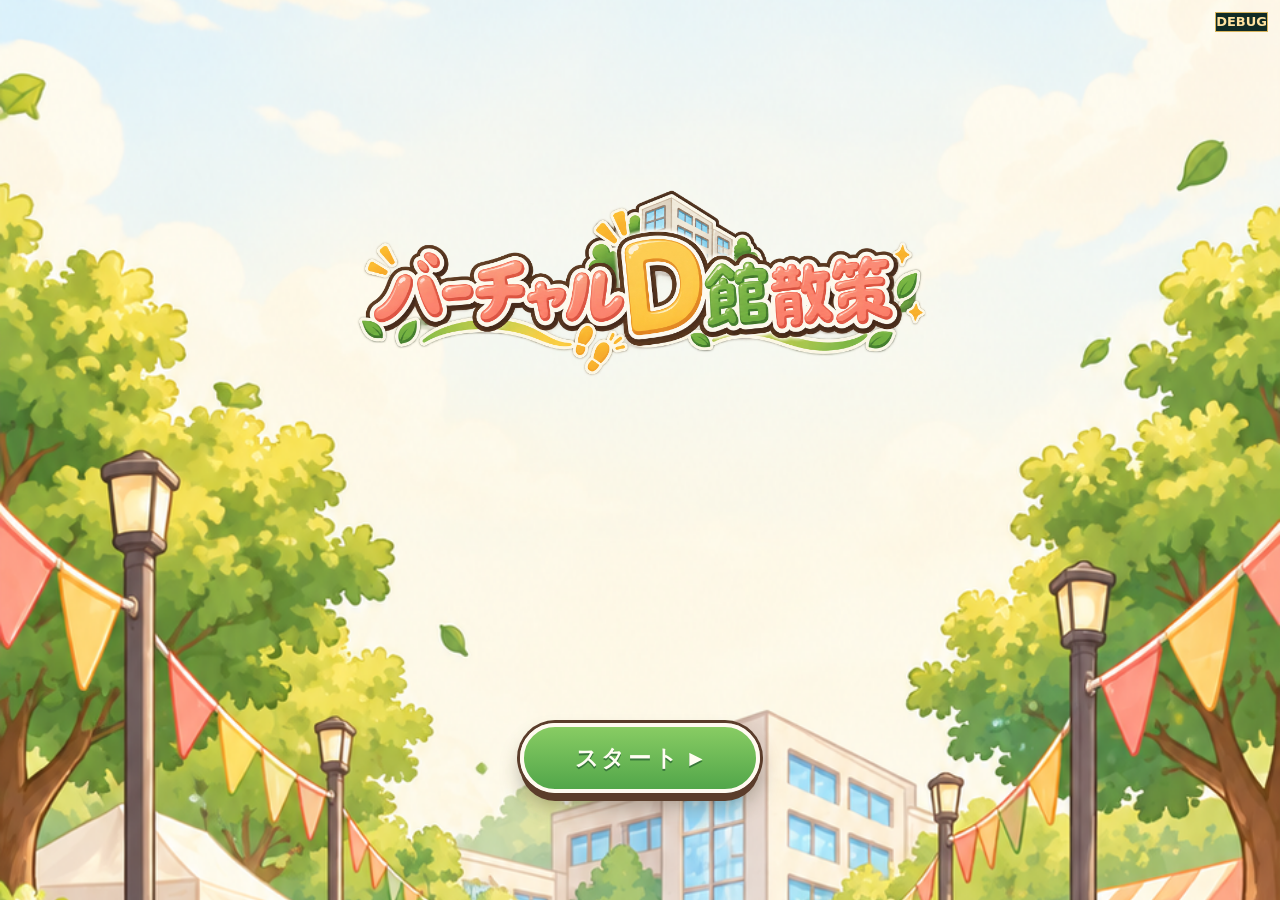
==== commit cdc0708b: "Add files via upload" ====
--- a/Prototype/index.html
+++ b/Prototype/index.html
@@ -440,5 +440,6 @@
     }
     render();
   </script>
+  <script src="./debug-tools.js"></script>
 </body>
 </html>
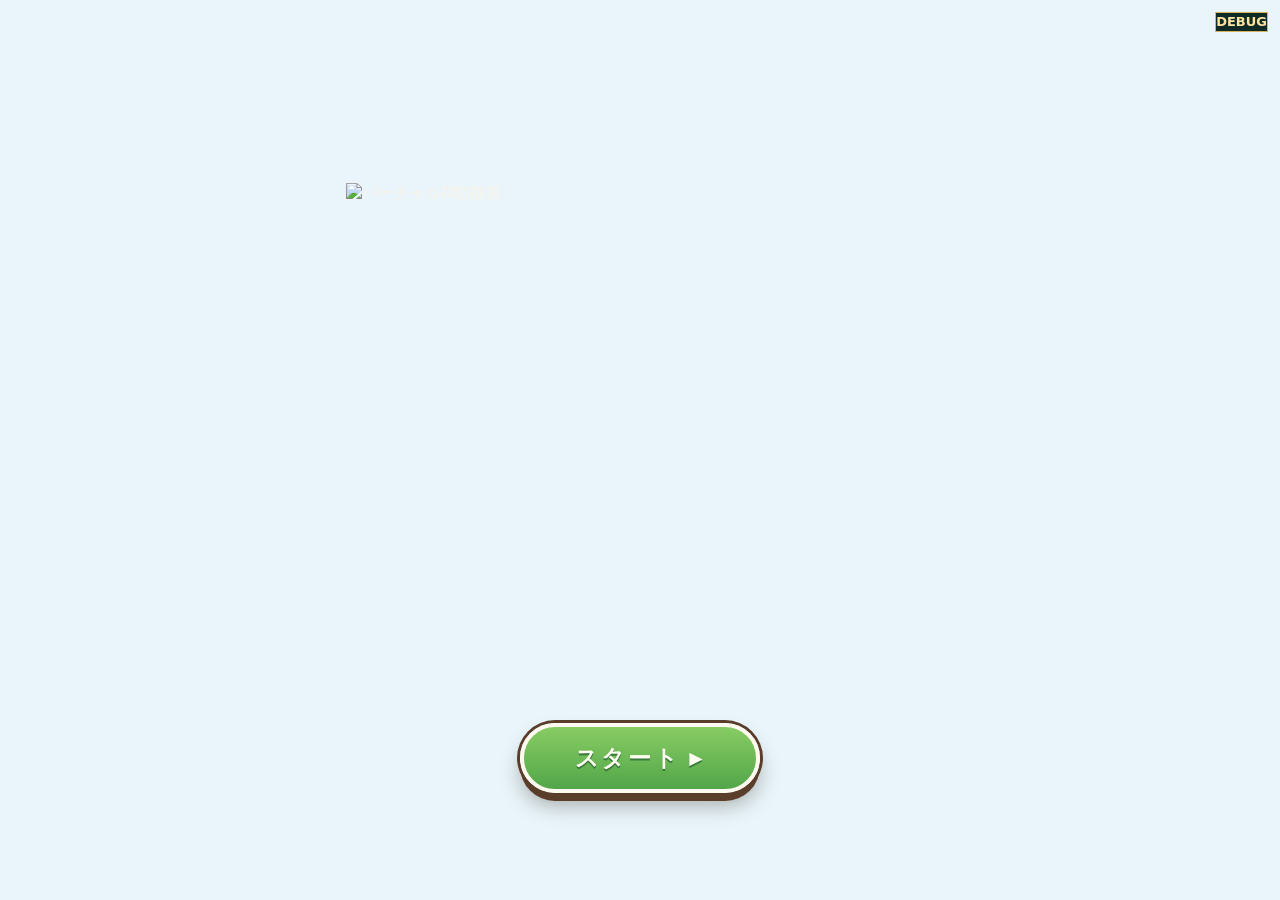
==== commit 824f71b5: "Add files via upload" ====
--- a/Prototype/index.html
+++ b/Prototype/index.html
@@ -207,9 +207,11 @@
     .opening-start-button:focus-visible { outline: 3px solid #235c3b; outline-offset: 8px; }
     @media (min-width: 560px) { .grid.two { grid-template-columns: 1fr 1fr; } }
   </style>
-  <link rel="stylesheet" href="./post-story.css">
+  <link rel="stylesheet" href="./post-story.css?v=20261013">
+  <link rel="stylesheet" href="./d-map-display.css">
 </head>
 <body>
+  <svg width="0" height="0" aria-hidden="true" focusable="false" style="position:absolute;pointer-events:none"><defs id="mapColorFilters"></defs></svg>
   <div class="shell">
     <header class="topbar">
       <div class="brand">MET / D館消失事件</div>
@@ -221,7 +223,8 @@
     <footer class="footer">9月21日フィードバック用試作 · 現地ARと3D記録はスキップ可能</footer>
   </div>
   <div class="modal" id="modal" hidden role="dialog" aria-modal="true" aria-label="通信端末の記録"><div class="modal-panel" id="modalPanel"></div></div>
-  <script src="./post-story.js"></script>
+  <script src="./post-story.js?v=20261014"></script>
+  <script src="./d-map-display.js"></script>
   <script>
     const scene = document.getElementById("scene");
     const modal = document.getElementById("modal");
@@ -259,10 +262,21 @@
       ["探偵", "通信状態は問題なさそうだな。"]
     ];
     const firstBriefing = [
-      ["探偵", "よし。君はD館へ向かって、五つのオブジェを調べてくれ。"],
-      ["探偵", "何か分かったら、この端末で連絡してくれ。"],
-      ["あなた", "分かりました。"]
+      ["探偵", "よし。君にはD館の調査を頼みたい。"],
+      ["あなた", "本物のモニュメントは、まだそこにあるんですよね？"],
+      ["探偵", "ああ。本物はそのまま残っている。"],
+      ["探偵", "現地のモニュメントと、端末に映るバーチャルD館を見比べてほしい。"],
+      ["探偵", "五つを調べて、画面の中で消えているものが分かったら、連絡してくれ。"],
+      ["あなた", "分かりました。調べてみます。"]
     ];
+    // Keep the meaning of a saved position in the previous three-line briefing.
+    if (get(K + "briefing-version") !== "2") {
+      if (!yes(K + "intro-done") && get(K + "intro-stage") === "first-briefing") {
+        const oldIndex = Number(get(K + "intro-index") || 0);
+        put(K + "intro-index", String([0, 4, 5][Math.min(2, Math.max(0, oldIndex))] || 0));
+      }
+      put(K + "briefing-version", "2");
+    }
     const portrait = { "探偵": "../Assets/characters/detective-front-3x4.png", "怪盗": "../Assets/characters/phantom-thief-front-3x4.png" };
     const safe = text => String(text).replace(/[&<>\"]/g, ch => ({"&":"&amp;","<":"&lt;",">":"&gt;",'"':"&quot;"})[ch]);
     const button = (label, action, type = "primary") => `<button type="button" class="${type}" data-action="${action}">${label}</button>`;
@@ -304,7 +318,7 @@
     }
 
     function renderTerminalHome() {
-      terminalFrame(`<section class="terminal-home"><header class="terminal-home-header"><div><span>INVESTIGATION TERMINAL</span><small>探偵と接続中</small></div><div class="terminal-home-count">復元コード<strong>0 / 4</strong></div></header><div class="terminal-home-main"><span class="eyebrow">CURRENT MISSION / 01</span><h1>D館の5つを<br>調べる</h1><p>現実のD館と記録を見比べて、盗難された2つのオブジェを特定する。</p><div class="terminal-home-map"><img src="../Assets/maps/d-building-floor-map-with-monuments.png" alt="D館1階の調査地図"></div>${button("D館の調査を始める", "go-first-map")}<div class="terminal-home-notice"><i aria-hidden="true"></i><span>最初の通信を保存しました</span><button type="button" data-action="show-first-history">履歴を見る</button></div></div><nav class="terminal-home-nav" aria-label="通信端末のメニュー"><button type="button" aria-current="page">⌖<br>捜査</button><button type="button" data-action="show-first-history">⌁<br>通信</button><button type="button" data-action="show-bag">▱<br>バッグ</button></nav></section>`, "通信端末ホーム");
+      terminalFrame(`<section class="terminal-home"><header class="terminal-home-header"><div><span>INVESTIGATION TERMINAL</span><small>探偵と接続中</small></div><div class="terminal-home-count">復元コード<strong>0 / 4</strong></div></header><div class="terminal-home-main"><span class="eyebrow">CURRENT MISSION / 01</span><h1>D館の5つを<br>調べる</h1><p>現地のモニュメントと、端末に映るバーチャルD館を見比べて、消えたデータを見つける。</p><div class="terminal-home-map"><img src="../Assets/maps/d-building-floor-map-with-monuments.png" alt="バーチャルD館1階の調査地図"></div>${button("D館の調査を始める", "go-first-map")}<div class="terminal-home-notice"><i aria-hidden="true"></i><span>最初の通信を保存しました</span><button type="button" data-action="show-first-history">履歴を見る</button></div></div><nav class="terminal-home-nav" aria-label="通信端末のメニュー"><button type="button" aria-current="page">⌖<br>捜査</button><button type="button" data-action="show-first-history">⌁<br>通信</button><button type="button" data-action="show-bag">▱<br>バッグ</button></nav></section>`, "通信端末ホーム");
     }
 
     function renderIntro() {
@@ -369,7 +383,7 @@
       const b = yes("b-center-ar-success");
       const g = yes("g-object-ar-success");
       modalPanel.innerHTML = `<p class="eyebrow">INVESTIGATION BAG</p><h2>調査バッグ</h2><div class="bag-row"><img src="../Assets/ui/detective-communication-terminal.png" alt=""><p><strong>探偵の通信端末</strong><br><span class="small">探偵との連絡に使う</span></p></div>${map ? `<div class="bag-row"><span style="font-size:2rem">✉</span><p><strong>怪盗の手紙 × 2</strong><br><span class="small">回収場所の手がかり</span></p></div><div class="actions">${button("W 至円の手紙", "letter-w", "secondary")}${button("響在-高見観音の手紙", "letter-g", "secondary")}</div>` : ""}${b ? '<div class="bag-row"><img src="../Assets/icons/w-ring-icon.png" alt=""><p>回収済み：W 至円</p></div>' : ""}${g ? '<div class="bag-row"><img src="../Assets/icons/stone-art-icon.png" alt=""><p>回収済み：響在-高見観音</p></div>' : ""}<div class="actions">${button("閉じる", "close-modal")}</div>`;
-      if (b || g) modalPanel.insertAdjacentHTML("beforeend", '<div class="actions"><a class="secondary" href="./d-building-map.html">復元された3D記録を見る</a></div>');
+      if (b || g) modalPanel.insertAdjacentHTML("beforeend", '<div class="actions"><a class="secondary" href="./d-building-map.html">復元したD館のデータを見る</a></div>');
       openStoryModal("bag", "調査バッグ");
     }
 
--- a/Prototype/post-story.css
+++ b/Prototype/post-story.css
@@ -14,6 +14,37 @@
 .is-post-menu .lead,.post-help { color:#bccfc1; font-size:.88rem; }
 .is-post-menu .secondary,.is-post-menu .icon-button { background:#183127; border-color:#a58c5466; color:#f6e5be; }
 .post-menu h1 { font-size:clamp(1.8rem,7vw,2.4rem); }
+.post-thief-silhouette { filter:brightness(.5) drop-shadow(0 0 20px #b399d950); }
+.post-interruption { position:absolute; z-index:20; inset:0; overflow:hidden; background:#211631a8; pointer-events:none; }
+.post-interruption::before { content:""; position:absolute; inset:-30%; background:repeating-linear-gradient(180deg,transparent 0 36px,#a697be39 36px 39px,transparent 39px 71px,#589a9b2b 71px 76px); animation:post-signal-shift .24s steps(2,end) 3; }
+.post-interruption p { position:absolute; top:44%; left:20px; right:20px; color:#e7daf5; text-align:center; font-size:.88rem; letter-spacing:.13em; }
+@keyframes post-signal-shift { 0%,100% { transform:translateX(0); } 50% { transform:translate(15px,-11px); } }
+.is-resolution { overflow:hidden; }
+.is-resolution .shell { height:100dvh; min-height:0; padding:0; }
+.is-resolution .topbar,.is-resolution .progress,.is-resolution .footer { display:none; }
+.is-resolution .scene { min-height:0; height:100%; padding:0; justify-content:center; }
+.post-resolution { width:100%; padding:max(62px,env(safe-area-inset-top)) 24px max(22px,env(safe-area-inset-bottom)); }
+.post-resolution h1 { font-size:clamp(1.65rem,6.8vw,2.15rem); line-height:1.4; margin-bottom:14px; }
+.post-resolution .eyebrow { font-size:.7rem; margin-bottom:12px; }
+.post-resolution .lead { line-height:1.7; font-size:.88rem; margin-bottom:14px; }
+.post-resolution-progress { display:flex; justify-content:space-between; gap:12px; margin:16px 0; padding:10px 0; border-top:1px solid #d2ae5b44; border-bottom:1px solid #d2ae5b44; color:#e9cc8f; font-size:.83rem; }
+.post-exhibition { padding:12px 15px; border:1px solid #d2ae5b44; border-radius:12px; color:#d7e4da; font-size:.82rem; line-height:1.7; }
+.post-exhibition strong { color:#e9cc8f; }
+.post-exhibition p { margin:4px 0 0; }
+.post-resolution .actions { margin-top:16px; gap:9px; }
+.post-resolution .primary:disabled { cursor:default; opacity:.65; }
+.post-world-pending { margin:0; text-align:center; font-size:.72rem; }
+.post-resolution-nav { display:grid; grid-template-columns:1fr 1fr; gap:9px; margin-top:16px; }
+.post-resolution-nav .secondary { min-height:42px; padding:8px 10px; font-size:.72rem; line-height:1.5; display:grid; place-items:center; }
+@media(max-height:700px) {
+  .post-resolution { padding-top:45px; padding-bottom:16px; }
+  .post-resolution h1 { font-size:1.55rem; margin-bottom:10px; }
+  .post-resolution .lead { font-size:.8rem; margin-bottom:10px; }
+  .post-resolution-progress { margin:12px 0; padding:8px 0; }
+  .post-exhibition { padding:9px 12px; }
+  .post-resolution-nav { gap:7px; margin-top:12px; }
+  .post-resolution .primary { min-height:46px; padding:9px 12px; }
+}
 .post-menu-nav { display:grid; grid-template-columns:1fr 1fr; gap:10px; margin-top:26px; padding-top:18px; border-top:1px solid #d2ae5b44; }
 .post-menu-nav a { grid-column:1/-1; text-align:center; }
 .post-help { margin-top:20px; }
--- a/Prototype/d-map-display.css
+++ b/Prototype/d-map-display.css
@@ -0,0 +1,251 @@
+/* Adopted blue 1. PC DEBUG can compare levels without recoloring the terminal. */
+:root {
+  --effect-map-filter: url('#d-map-digital-1');
+  --effect-map-background: #cfe3e7;
+  --effect-map-wash: transparent;
+  --effect-map-reflection: rgba(193, 234, 255, .025);
+  --effect-filter: url('#d-model-blue-1') brightness(1.04) contrast(1.025);
+  --effect-splat-filter: url('#d-splat-blue-1') brightness(1.04) contrast(1.025);
+  --effect-wash: rgba(99, 162, 207, .015);
+  --effect-reflection: rgba(230, 245, 251, .025);
+  --effect-edge: rgba(134, 181, 213, .44);
+  --effect-rim: rgba(122, 174, 207, .08);
+  --effect-corner: #4f8396;
+  --effect-record-corner: #c2e4f7bc;
+  --scan-core: rgba(224, 249, 255, .92);
+  --scan-flank: rgba(157, 222, 252, .24);
+  --scan-halo: rgba(86, 179, 237, .08);
+}
+body[data-map-blue-level="2"] {
+  --effect-map-filter: url('#d-map-digital-2');
+  --effect-map-background: #c4dbe2;
+  --effect-filter: url('#d-model-blue-2') brightness(1.04) contrast(1.025);
+  --effect-splat-filter: url('#d-splat-blue-2') brightness(1.04) contrast(1.025);
+  --effect-wash: rgba(99, 162, 207, .025);
+  --effect-reflection: rgba(205, 230, 250, .035);
+}
+body[data-map-blue-level="3"],
+body[data-map-blue-level="4"],
+body[data-map-blue-level="5"] {
+  --effect-filter: url('#d-model-blue-glass') brightness(1.04) contrast(1.025);
+  --effect-splat-filter: url('#d-splat-blue-2') brightness(1.04) contrast(1.025);
+  --effect-reflection: rgba(205, 230, 250, .045);
+}
+body[data-map-blue-level="3"] {
+  --effect-map-filter: url('#d-map-digital-3');
+  --effect-map-background: #b8d2de;
+  --effect-wash: rgba(99, 162, 207, .035);
+}
+body[data-map-blue-level="4"] {
+  --effect-map-filter: url('#d-map-digital-4');
+  --effect-map-background: #acccda;
+  --effect-wash: rgba(99, 162, 207, .045);
+}
+body[data-map-blue-level="5"] {
+  --effect-map-filter: url('#d-map-digital-5');
+  --effect-map-background: #9fc4d7;
+  --effect-wash: rgba(99, 162, 207, .055);
+}
+.d-map-display .header h1 { font-size: clamp(20px, 5.6vw, 24px); letter-spacing: .02em; }
+.d-map-display .header h1 span { white-space: nowrap; }
+.d-map-display .investigation-card { border-color: var(--border); background: linear-gradient(145deg, var(--surface), var(--paper)); }
+.d-map-display .card-nav,
+.d-map-display .record-tools button,
+.d-map-display .close-investigation { background: var(--surface); }
+.d-map-display button:focus-visible { outline: 2px solid var(--gold); outline-offset: 3px; }
+.d-map-display .record-viewport[data-format="splat"] canvas { filter: var(--effect-splat-filter); }
+.terminal-home-map { background: var(--effect-map-background); }
+.terminal-home-map img { filter: var(--effect-map-filter); }
+body.d-map-display .map-shell,
+body.d-map-display .record-viewport {
+  isolation: isolate;
+  position: relative;
+  border: 1px solid var(--effect-edge);
+  border-radius: 11px;
+  box-shadow: inset 0 0 0 1px var(--effect-rim), inset 0 0 18px var(--effect-rim), 0 0 12px var(--effect-rim);
+}
+body.d-map-display .record-viewport canvas,
+body.d-map-display .selected-monument:not([data-selected="true"]) img {
+  filter: var(--effect-filter);
+  opacity: 1;
+  mix-blend-mode: normal;
+}
+body.d-map-display .floor-map {
+  filter: var(--effect-map-filter);
+  opacity: 1;
+  mix-blend-mode: normal;
+}
+/* Color also covers transparent/white map surroundings, within this display. */
+body.d-map-display .map-shell {
+  --effect-wash: var(--effect-map-wash);
+  --effect-reflection: var(--effect-map-reflection);
+  background: var(--effect-map-background);
+}
+body.d-map-display .map-shell .map-viewport,
+body.d-map-display .map-shell .map-canvas {
+  background: var(--effect-map-background);
+}
+/* Only the selected overlay keeps its source color, above wash and scan.
+   Its source PNG has a built-in edge; no additional frame is drawn here. */
+.selected-monument {
+  isolation: isolate;
+  z-index: 6;
+  width: clamp(40px, 7.2%, 64px);
+  border: 0;
+  border-radius: 0;
+  background: transparent;
+  box-shadow: none;
+  outline: none;
+  overflow: visible;
+}
+.selected-monument[data-selected="true"] img {
+  filter: none;
+  opacity: 1;
+  mix-blend-mode: normal;
+  animation: selected-location-arrival 300ms ease-out both;
+}
+@keyframes selected-location-arrival {
+  from { transform: scale(.86); opacity: .65; }
+  55% { transform: scale(1.10); opacity: 1; }
+  to { transform: scale(1); opacity: 1; }
+}
+/* A single overlay includes both glass and eight corner lines.
+   Selected icons deliberately stack above it to retain their source colors. */
+body.d-map-display .map-shell::after,
+body.d-map-display .record-viewport::after {
+  content: "";
+  position: absolute;
+  inset: 0;
+  z-index: 4;
+  pointer-events: none;
+  border-radius: inherit;
+  background:
+    linear-gradient(var(--effect-corner) 0 0) left 10px top 10px / 18px 2px no-repeat,
+    linear-gradient(var(--effect-corner) 0 0) left 10px top 10px / 2px 18px no-repeat,
+    linear-gradient(var(--effect-corner) 0 0) right 10px top 10px / 18px 2px no-repeat,
+    linear-gradient(var(--effect-corner) 0 0) right 10px top 10px / 2px 18px no-repeat,
+    linear-gradient(var(--effect-corner) 0 0) left 10px bottom 10px / 18px 2px no-repeat,
+    linear-gradient(var(--effect-corner) 0 0) left 10px bottom 10px / 2px 18px no-repeat,
+    linear-gradient(var(--effect-corner) 0 0) right 10px bottom 10px / 18px 2px no-repeat,
+    linear-gradient(var(--effect-corner) 0 0) right 10px bottom 10px / 2px 18px no-repeat,
+    linear-gradient(125deg, var(--effect-reflection), transparent 45%, transparent 72%, var(--effect-reflection)),
+    linear-gradient(var(--effect-wash), var(--effect-wash));
+  box-shadow: inset 0 0 0 1px var(--effect-rim);
+}
+body.d-map-display .record-viewport { --effect-corner: var(--effect-record-corner); }
+
+/* JS chooses the interval and duration. One class triggers one upward sweep. */
+body.d-map-display .map-shell::before,
+body.d-map-display .record-viewport::before {
+  content: "";
+  position: absolute;
+  inset: 0;
+  z-index: 5;
+  pointer-events: none;
+  background: linear-gradient(180deg, transparent 44%, var(--scan-halo) 47%, var(--scan-flank) 49.2%, var(--scan-core) 49.9%, var(--scan-core) 50.1%, var(--scan-flank) 51.2%, transparent 55%);
+  opacity: 0;
+  animation: none;
+}
+body.d-map-display .map-shell.is-scanning::before,
+body.d-map-display .record-viewport.is-scanning::before {
+  animation: data-read-rise var(--scan-duration, 1400ms) linear both;
+}
+@keyframes data-read-rise {
+  from { transform: translateY(60%); opacity: 0; }
+  12% { opacity: .9; }
+  85% { opacity: .9; }
+  to { transform: translateY(-60%); opacity: 0; }
+}
+@media (min-width: 431px) {
+  .app { margin-block: 0; border-radius: 0; min-height: 100dvh; }
+}
+@media (max-height: 700px) {
+  .header { padding-block: calc(12px + env(safe-area-inset-top)) 10px; }
+  .guide { min-height: 28px; margin-block: 3px; }
+  .map-viewport { height: 220px; }
+  .map-canvas { width: calc(220px * 2.409); }
+  .selection { min-height: 86px; }
+  .selection-hint { margin-bottom: 6px; font-size: 10px; }
+  .explore { margin-bottom: 10px; }
+}
+@media (max-height: 640px) {
+  .map-viewport { height: 180px; }
+  .map-canvas { width: calc(180px * 2.409); }
+  .guide { padding-block: 3px; min-height: 24px; }
+  .selection-hint { margin-top: 4px; margin-bottom: 4px; }
+  .record-viewport { height: clamp(180px, 30dvh, 220px); }
+  .completion-note { margin-block: 6px; padding: 8px 10px; }
+  .terminal-return { margin-bottom: 8px; }
+}
+@media (prefers-reduced-motion: reduce) {
+  body.d-map-display .map-shell::before,
+  body.d-map-display .record-viewport::before {
+    display: none !important;
+    animation: none !important;
+  }
+  .selected-monument[data-selected="true"] img {
+    animation: none !important;
+    filter: none;
+    opacity: 1;
+  }
+}
+
+
+/* The map is a bounded projection plane inside the detective's instrument.
+   Broken outer tracks and an inset contour mark that boundary, without a grid. */
+.map-field-boundary { display: none; }
+body.d-map-display .map-shell {
+  border-color: rgba(31, 77, 82, .86);
+  box-shadow: 0 0 0 3px #0b211d, 0 0 0 4px rgba(133, 199, 211, .28),
+    0 7px 14px rgba(0, 14, 20, .16), inset 0 0 0 1px rgba(228, 249, 253, .62);
+}
+body.d-map-display .map-field-boundary {
+  display: block;
+  position: absolute;
+  inset: 0;
+  width: 100%;
+  height: 100%;
+  z-index: 3;
+  pointer-events: none;
+  fill: none;
+}
+.map-field-boundary path { vector-effect: non-scaling-stroke; }
+.map-field-boundary .field-outline {
+  stroke: rgba(58, 116, 137, .46);
+  stroke-width: .8px;
+}
+.map-field-boundary .field-couplings {
+  stroke: rgba(56, 125, 151, .68);
+  stroke-width: 1.1px;
+  transition: stroke .18s ease, filter .18s ease;
+}
+.map-field-boundary .field-segments {
+  stroke: rgba(233, 253, 255, .90);
+  stroke-width: 1.5px;
+  stroke-dasharray: 13 6 2 6;
+  filter: drop-shadow(0 0 1px rgba(39, 139, 181, .30));
+  transition: stroke .18s ease, filter .18s ease;
+}
+body.d-map-display .map-shell.is-scanning .field-couplings {
+  stroke: rgba(70, 165, 190, .90);
+  filter: drop-shadow(0 0 2px rgba(62, 151, 181, .35));
+}
+body.d-map-display .map-shell.is-scanning .field-segments {
+  stroke: #f4ffff;
+  filter: drop-shadow(0 0 2px rgba(39, 139, 181, .38));
+}
+@media (prefers-reduced-motion: reduce) {
+  .map-field-boundary .field-couplings,
+  .map-field-boundary .field-segments { transition: none; }
+}
+
+/* The lighter map and darker 3D data share a frame but need different scan light. */
+body.d-map-display .map-shell {
+  --scan-core: #4b99c8;
+  --scan-flank: rgba(75, 153, 200, .20);
+  --scan-halo: rgba(120, 186, 226, .07);
+}
+body.d-map-display .record-viewport {
+  border-color: rgba(14, 35, 50, .96);
+  box-shadow: inset 0 0 0 1px rgba(120, 174, 208, .16), inset 0 0 16px rgba(0, 14, 24, .20), 0 0 9px rgba(117, 166, 207, .075);
+}
